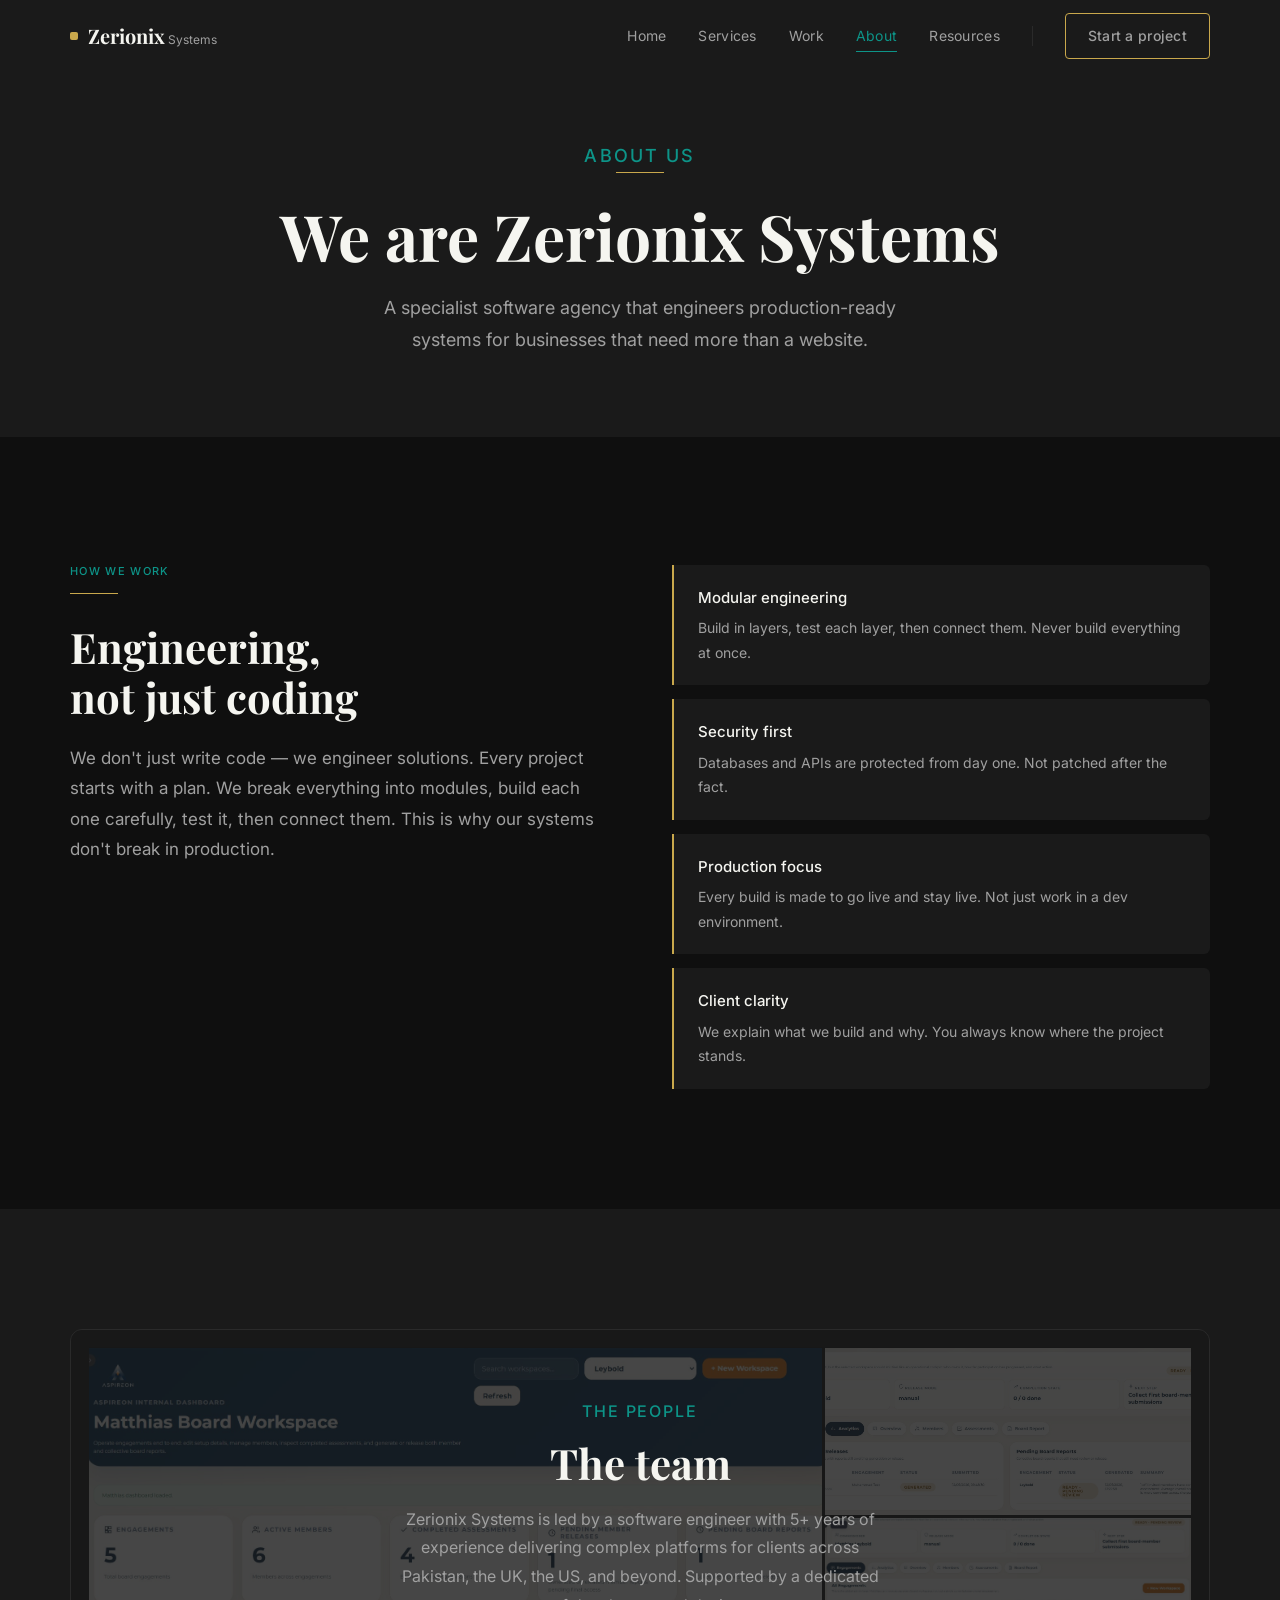
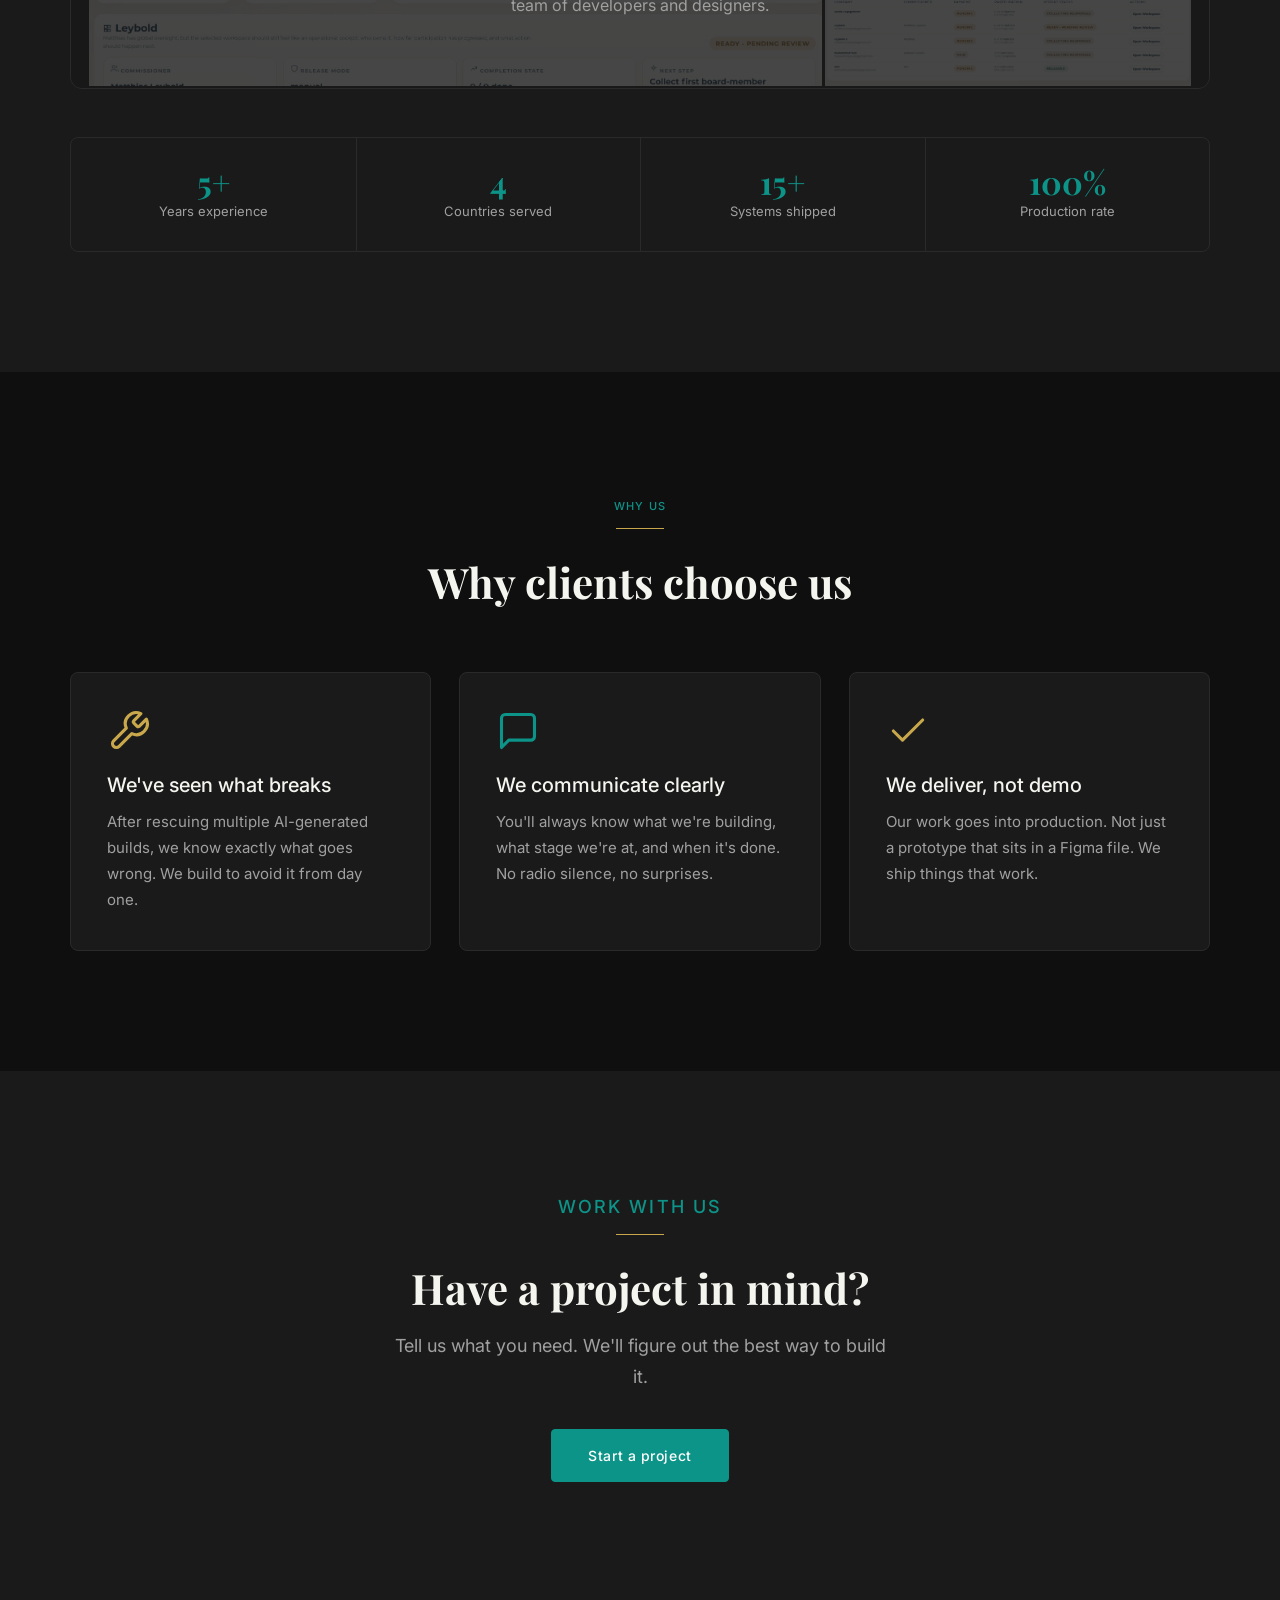
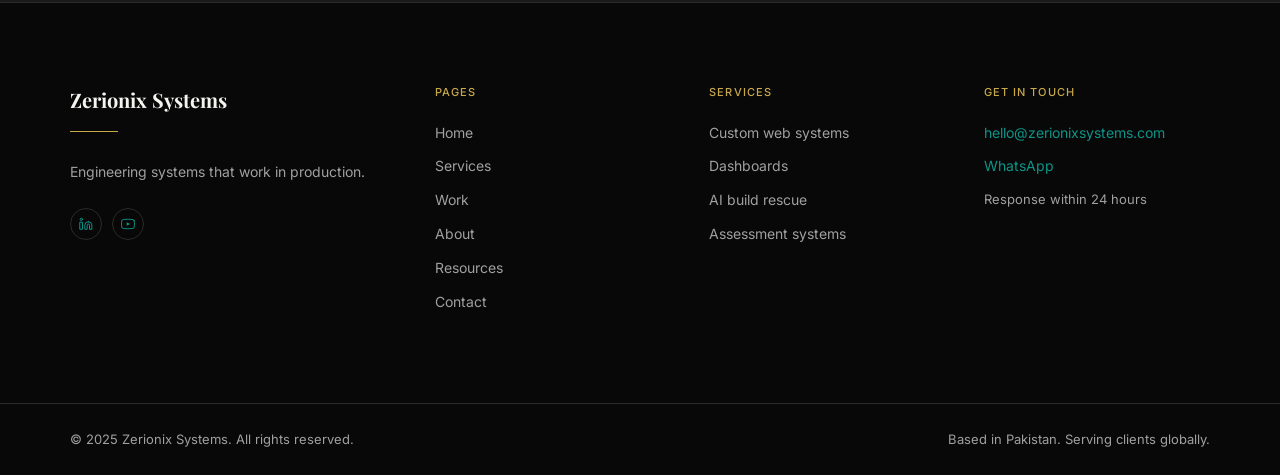
==== about.html @ 6ef4d152 "Initial commit — Zerionix Systems website Full luxury dark theme with Playfair Display + Inter typog" ====
<!DOCTYPE html>
<html lang="en">
<head>
  <meta charset="UTF-8"/>
  <meta name="viewport" content="width=device-width, initial-scale=1.0"/>
  <title>About — Zerionix Systems</title>
  <meta name="description" content="Learn how Zerionix Systems approaches modular engineering, production-ready software delivery, and client communication."/>
  <meta property="og:title" content="About — Zerionix Systems"/>
  <meta property="og:description" content="A specialist software agency that engineers production-ready systems for businesses that need more than a website."/>
  <meta property="og:type" content="website"/>
  <link rel="preconnect" href="https://fonts.googleapis.com"/>
  <link rel="preconnect" href="https://fonts.gstatic.com" crossorigin/>
  <link href="https://fonts.googleapis.com/css2?family=Playfair+Display:wght@700&family=Inter:wght@400;500&display=swap" rel="stylesheet"/>
  <link rel="stylesheet" href="css/style.css"/>
  <link rel="stylesheet" href="css/nav.css"/>
  <link rel="stylesheet" href="css/animations.css"/>
</head>
<body data-page="about">

<header class="site-header" data-site-header>
  <div class="container nav-shell">
    <a class="logo" href="index.html">
      <span class="logo-mark" aria-hidden="true"></span>
      <span><span class="logo-primary">Zerionix</span><span class="logo-secondary"> Systems</span></span>
    </a>
    <nav class="nav-links" aria-label="Primary navigation">
      <a href="index.html" data-nav-link>Home</a>
      <a href="services.html" data-nav-link>Services</a>
      <a href="work.html" data-nav-link>Work</a>
      <a href="about.html" data-nav-link>About</a>
      <a href="resources.html" data-nav-link>Resources</a>
      <span class="nav-sep" aria-hidden="true"></span>
      <a class="btn-secondary" href="contact.html">Start a project</a>
    </nav>
    <button class="nav-toggle" type="button" data-nav-toggle aria-label="Open menu" aria-expanded="false">
      <span></span><span></span><span></span>
    </button>
  </div>
</header>
<div class="mobile-menu" data-mobile-menu>
  <button class="mobile-close" data-mobile-close aria-label="Close menu">&times;</button>
  <a href="index.html">Home</a><a href="services.html">Services</a><a href="work.html">Work</a>
  <a href="about.html">About</a><a href="resources.html">Resources</a>
  <a href="contact.html" class="btn-primary" style="margin-top:8px;">Start a project</a>
</div>

<main>

  <!-- Hero -->
  <section class="page-hero dot-bg fade-in">
    <div class="container">
      <p class="label-tag">About us</p>
      <span class="gold-rule" style="margin:0 auto 28px"></span>
      <h1>We are Zerionix Systems</h1>
      <p>A specialist software agency that engineers production-ready systems for businesses that need more than a website.</p>
    </div>
  </section>

  <!-- How we work -->
  <section class="section">
    <div class="container">
      <div style="display:grid;grid-template-columns:1fr 1fr;gap:64px;align-items:start;">
        <div class="fade-in">
          <p class="label-tag">How we work</p>
          <span class="gold-rule"></span>
          <h2>Engineering,<br>not just coding</h2>
          <p style="font-size:17px;line-height:1.8;">We don't just write code — we engineer solutions. Every project starts with a plan. We break everything into modules, build each one carefully, test it, then connect them. This is why our systems don't break in production.</p>
        </div>
        <div class="fade-in" data-delay="0.15s" style="padding-top:8px;">
          <div class="value-card">
            <h4>Modular engineering</h4>
            <p>Build in layers, test each layer, then connect them. Never build everything at once.</p>
          </div>
          <div class="value-card">
            <h4>Security first</h4>
            <p>Databases and APIs are protected from day one. Not patched after the fact.</p>
          </div>
          <div class="value-card">
            <h4>Production focus</h4>
            <p>Every build is made to go live and stay live. Not just work in a dev environment.</p>
          </div>
          <div class="value-card">
            <h4>Client clarity</h4>
            <p>We explain what we build and why. You always know where the project stands.</p>
          </div>
        </div>
      </div>
    </div>
  </section>

  <!-- Team -->
  <section class="section section-surface">
    <div class="container">
      <div class="team-visual fade-in">
        <div class="team-collage" aria-hidden="true">
          <div class="team-collage-main screenshot-frame">
            <img class="screenshot-img" src="img/aspireon/screen-aspireon-admin.png" loading="lazy" alt="" />
          </div>
          <div class="team-collage-side">
            <div class="screenshot-frame">
              <img class="screenshot-img" src="img/aspireon/screen-aspireon-analytics.png" loading="lazy" alt="" />
            </div>
            <div class="screenshot-frame">
              <img class="screenshot-img" src="img/aspireon/screen-aspireon-engagements.png" loading="lazy" alt="" />
            </div>
          </div>
        </div>
        <div class="team-visual-inner">
          <p class="label-tag" style="margin:0 auto 12px">The people</p>
          <h2>The team</h2>
          <p>Zerionix Systems is led by a software engineer with 5+ years of experience delivering complex platforms for clients across Pakistan, the UK, the US, and beyond. Supported by a dedicated team of developers and designers.</p>
        </div>
      </div>

      <!-- Stats in a row -->
      <div style="display:grid;grid-template-columns:repeat(4,1fr);gap:0;border:1px solid var(--color-border);border-radius:8px;overflow:hidden;" class="fade-in" data-delay="0.1s">
        <div style="text-align:center;padding:28px 16px;">
          <span style="display:block;font-family:'Playfair Display',serif;font-size:32px;font-weight:700;color:var(--color-teal);line-height:1;">5+</span>
          <span style="font-size:13px;color:var(--color-text-secondary);">Years experience</span>
        </div>
        <div style="text-align:center;padding:28px 16px;border-left:1px solid var(--color-border);">
          <span style="display:block;font-family:'Playfair Display',serif;font-size:32px;font-weight:700;color:var(--color-teal);line-height:1;">4</span>
          <span style="font-size:13px;color:var(--color-text-secondary);">Countries served</span>
        </div>
        <div style="text-align:center;padding:28px 16px;border-left:1px solid var(--color-border);">
          <span style="display:block;font-family:'Playfair Display',serif;font-size:32px;font-weight:700;color:var(--color-teal);line-height:1;">15+</span>
          <span style="font-size:13px;color:var(--color-text-secondary);">Systems shipped</span>
        </div>
        <div style="text-align:center;padding:28px 16px;border-left:1px solid var(--color-border);">
          <span style="display:block;font-family:'Playfair Display',serif;font-size:32px;font-weight:700;color:var(--color-teal);line-height:1;">100%</span>
          <span style="font-size:13px;color:var(--color-text-secondary);">Production rate</span>
        </div>
      </div>
    </div>
  </section>

  <!-- Why clients choose us -->
  <section class="section">
    <div class="container">
      <div class="section-header center fade-in">
        <p class="label-tag">Why us</p>
        <span class="gold-rule"></span>
        <h2>Why clients choose us</h2>
      </div>
      <div class="card-grid three-col">
        <article class="card fade-in" data-delay="0s">
          <div class="icon-mark gold" aria-hidden="true">
            <svg viewBox="0 0 24 24"><path d="M14.7 6.3a1 1 0 0 0 0 1.4l1.6 1.6a1 1 0 0 0 1.4 0l3.77-3.77a6 6 0 0 1-7.94 7.94l-6.91 6.91a2.12 2.12 0 0 1-3-3l6.91-6.91a6 6 0 0 1 7.94-7.94l-3.76 3.76z"></path></svg>
          </div>
          <h3>We've seen what breaks</h3>
          <p>After rescuing multiple AI-generated builds, we know exactly what goes wrong. We build to avoid it from day one.</p>
        </article>
        <article class="card fade-in" data-delay="0.12s">
          <div class="icon-mark" aria-hidden="true">
            <svg viewBox="0 0 24 24"><path d="M21 15a2 2 0 0 1-2 2H7l-4 4V5a2 2 0 0 1 2-2h14a2 2 0 0 1 2 2z"></path></svg>
          </div>
          <h3>We communicate clearly</h3>
          <p>You'll always know what we're building, what stage we're at, and when it's done. No radio silence, no surprises.</p>
        </article>
        <article class="card fade-in" data-delay="0.24s">
          <div class="icon-mark gold" aria-hidden="true">
            <svg viewBox="0 0 24 24"><polyline points="20 6 9 17 4 12"></polyline></svg>
          </div>
          <h3>We deliver, not demo</h3>
          <p>Our work goes into production. Not just a prototype that sits in a Figma file. We ship things that work.</p>
        </article>
      </div>
    </div>
  </section>

  <!-- CTA -->
  <section class="cta-section">
    <div class="container">
      <p class="label-tag fade-in">Work with us</p>
      <span class="gold-rule fade-in" data-delay="0.05s"></span>
      <h2 class="fade-in" data-delay="0.1s">Have a project in mind?</h2>
      <p class="fade-in" data-delay="0.2s">Tell us what you need. We'll figure out the best way to build it.</p>
      <a class="btn-primary fade-in" data-delay="0.3s" href="contact.html">Start a project</a>
    </div>
  </section>

</main>

<footer class="site-footer">
  <div class="container footer-grid">
    <div>
      <span class="footer-logo">Zerionix Systems</span>
      <span class="gold-rule"></span>
      <p class="footer-tagline">Engineering systems that work in production.</p>
      <div class="footer-socials">
        <a class="social-icon" href="https://www.linkedin.com" target="_blank" rel="noreferrer" aria-label="LinkedIn">
          <svg viewBox="0 0 24 24"><path d="M16 8a6 6 0 0 1 6 6v7h-4v-7a2 2 0 0 0-4 0v7h-4v-7a6 6 0 0 1 6-6z"></path><rect x="2" y="9" width="4" height="12"></rect><circle cx="4" cy="4" r="2"></circle></svg>
        </a>
        <a class="social-icon" href="#" target="_blank" rel="noreferrer" aria-label="YouTube">
          <svg viewBox="0 0 24 24"><path d="M22.54 6.42a2.78 2.78 0 0 0-1.95-1.96C18.88 4 12 4 12 4s-6.88 0-8.59.46a2.78 2.78 0 0 0-1.95 1.96A29 29 0 0 0 1 12a29 29 0 0 0 .46 5.58A2.78 2.78 0 0 0 3.41 19.54C5.12 20 12 20 12 20s6.88 0 8.59-.46a2.78 2.78 0 0 0 1.95-1.96A29 29 0 0 0 23 12a29 29 0 0 0-.46-5.58z"></path><polygon points="9.75 15.02 15.5 12 9.75 8.98 9.75 15.02" fill="currentColor" stroke="none"></polygon></svg>
        </a>
      </div>
    </div>
    <div>
      <p class="footer-heading">Pages</p>
      <nav><a href="index.html">Home</a><a href="services.html">Services</a><a href="work.html">Work</a><a href="about.html">About</a><a href="resources.html">Resources</a><a href="contact.html">Contact</a></nav>
    </div>
    <div>
      <p class="footer-heading">Services</p>
      <nav><a href="services.html">Custom web systems</a><a href="services.html">Dashboards</a><a href="services.html">AI build rescue</a><a href="services.html">Assessment systems</a></nav>
    </div>
    <div>
      <p class="footer-heading">Get in touch</p>
      <a href="mailto:hello@zerionixsystems.com" class="footer-contact-item teal">hello@zerionixsystems.com</a>
      <a href="https://wa.me/" target="_blank" rel="noreferrer" class="footer-contact-item teal">WhatsApp</a>
      <span class="footer-contact-item grey">Response within 24 hours</span>
    </div>
  </div>
  <div class="footer-bottom">
    <div class="container footer-bottom-inner">
      <p>© 2025 Zerionix Systems. All rights reserved.</p>
      <p>Based in Pakistan. Serving clients globally.</p>
    </div>
  </div>
</footer>
<button class="back-to-top" type="button" data-back-to-top aria-label="Back to top">
  <svg viewBox="0 0 24 24"><polyline points="18 15 12 9 6 15"></polyline></svg>
</button>
<div class="custom-cursor" data-cursor aria-hidden="true"></div>
<script src="js/main.js"></script>
</body>
</html>
---- css/style.css ----
@import url("https://fonts.googleapis.com/css2?family=Playfair+Display:wght@700&family=Inter:wght@400;500&display=swap");

/* ——— Reset ——— */
*,*::before,*::after{box-sizing:border-box;margin:0;padding:0}
html{scroll-behavior:smooth}

/* ——— Variables ——— */
:root{
  --color-bg:#0F0F0F;
  --color-surface:#1A1A1A;
  --color-surface-2:#222222;
  --color-border:#2A2A2A;
  --color-text-primary:#F5F5F0;
  --color-text-secondary:#A0A0A0;
  --color-teal:#0D9488;
  --color-teal-light:#14B8A6;
  --color-gold:#C9A84C;
  --color-gold-light:#E2C068;
  --color-error:#EF4444;
  --container:1140px;
}

/* ——— Base ——— */
body{
  font-family:"Inter",sans-serif;
  font-size:15px;
  line-height:1.7;
  color:var(--color-text-secondary);
  background:var(--color-bg);
  opacity:0;
  transition:opacity 0.4s ease;
}
body.loaded{opacity:1}
img,svg{display:block;max-width:100%}
button,input,textarea,select{font:inherit}
a{color:inherit;text-decoration:none}
ul{list-style:none;padding:0}

/* ——— Typography ——— */
h1{
  font-family:"Playfair Display",serif;
  font-size:64px;font-weight:700;line-height:1.1;
  color:var(--color-text-primary);
}
h2{
  font-family:"Playfair Display",serif;
  font-size:42px;font-weight:700;line-height:1.2;
  color:var(--color-text-primary);margin-bottom:20px;
}
h3{
  font-family:"Inter",sans-serif;
  font-size:20px;font-weight:500;line-height:1.4;
  color:var(--color-text-primary);margin-bottom:10px;
}
p{color:var(--color-text-secondary);line-height:1.75}

/* ——— Layout ——— */
.container{width:min(var(--container),calc(100% - 64px));margin:0 auto}
.section{padding:120px 0}
.section-surface{background:var(--color-surface)}

/* ——— Utility ——— */
.label-tag{
  display:inline-block;font-size:11px;font-weight:500;
  letter-spacing:0.12em;text-transform:uppercase;
  color:var(--color-teal);margin-bottom:12px;
}
.label-tag-gold{
  display:inline-block;font-size:11px;font-weight:500;
  letter-spacing:0.12em;text-transform:uppercase;
  color:var(--color-gold);margin-bottom:12px;
}
.gold-rule{
  display:block;width:48px;height:1px;
  background:var(--color-gold);margin:0 0 28px;
}
.dot-bg{
  background-image:radial-gradient(circle,#2A2A2A 1px,transparent 1px);
  background-size:28px 28px;
}

/* ——— Buttons ——— */
.btn-primary{
  display:inline-flex;align-items:center;justify-content:center;
  padding:14px 36px;background:var(--color-teal);color:#fff;
  border:1px solid var(--color-teal);border-radius:4px;
  font-size:14px;font-weight:500;letter-spacing:0.04em;cursor:pointer;
  transition:background 0.2s,border-color 0.2s,transform 0.15s;white-space:nowrap;
}
.btn-primary:hover{background:var(--color-teal-light);border-color:var(--color-teal-light);transform:scale(1.02)}
.btn-primary:active{transform:scale(0.98)}
.btn-secondary{
  display:inline-flex;align-items:center;justify-content:center;
  padding:14px 36px;background:transparent;color:var(--color-gold);
  border:1px solid var(--color-gold);border-radius:4px;
  font-size:14px;font-weight:500;letter-spacing:0.04em;cursor:pointer;
  transition:background 0.2s,transform 0.15s;white-space:nowrap;
}
.btn-secondary:hover{background:rgba(201,168,76,0.08);transform:scale(1.02)}
.btn-secondary:active{transform:scale(0.98)}
.btn-block{width:100%;justify-content:center}

/* ——— Tags ——— */
.tag{
  display:inline-flex;align-items:center;
  padding:4px 12px;border-radius:20px;
  font-size:11px;font-weight:500;letter-spacing:0.04em;margin-bottom:14px;
}
.tag-teal{background:rgba(13,148,136,0.12);color:var(--color-teal)}
.tag-gold{background:rgba(201,168,76,0.12);color:var(--color-gold)}

/* ——— Cards ——— */
.card{
  background:var(--color-surface);border:1px solid var(--color-border);
  border-radius:8px;padding:36px;transition:border-color 0.3s;
}
.card:hover{border-color:var(--color-teal)}
.card-gold{border-color:var(--color-gold)}
.card-gold:hover{border-color:var(--color-gold-light)}
.card-grid{display:grid;gap:28px}
.three-col{grid-template-columns:repeat(3,minmax(0,1fr))}
.two-col{grid-template-columns:1fr 1fr}
.service-card-media{
  height:164px;margin:-36px -36px 24px;
  border-bottom:1px solid var(--color-border);
  background:linear-gradient(180deg,rgba(13,148,136,0.12),rgba(13,148,136,0.02));
  overflow:hidden;
}
.service-card-media img{
  width:100%;height:100%;object-fit:cover;object-position:top;display:block;
  opacity:0.88;
}
.service-card-media-gold{
  background:linear-gradient(180deg,rgba(201,168,76,0.14),rgba(201,168,76,0.03));
  border-bottom-color:rgba(201,168,76,0.28);
}
.service-card-frame{
  padding:14px;
  display:flex;
  align-items:center;
}
.service-card-frame .browser-mockup{
  width:100%;
  border-color:#4a4023;
  box-shadow:0 0 0 1px rgba(201,168,76,0.08) inset;
}
.service-card-frame .browser-screen img{
  width:100%;
  height:120px;
  object-fit:cover;
  object-position:top;
  opacity:0.96;
}

/* Card with top image frame */
.card--media{
  background:var(--color-surface);border:1px solid var(--color-border);
  border-radius:8px;padding:0;overflow:hidden;transition:border-color 0.3s;
}
.card--media:hover{border-color:var(--color-teal)}
.card--media-gold{border-color:var(--color-gold)}
.card--media-gold:hover{border-color:var(--color-gold-light)}
.card-img-frame{
  height:200px;background:var(--color-surface-2);
  overflow:hidden;position:relative;
}
.card-img-frame svg{width:100%;height:100%}
.card-img-frame img{
  width:100%;height:100%;
  object-fit:cover;display:block;
  border-radius:0;
}
.card-img-overlay{
  position:absolute;inset:0;
  background:rgba(13,148,136,0.08);opacity:0;transition:opacity 0.3s;
}
.card--media:hover .card-img-overlay{opacity:1}
.card-content{padding:28px}
.card-content>p{margin-bottom:12px}

/* ——— Section header ——— */
.section-header{margin-bottom:64px}
.section-header.center{text-align:center}
.section-header.center .gold-rule{margin-left:auto;margin-right:auto}

/* ——— Icon marks ——— */
.icon-mark{width:44px;height:44px;margin-bottom:18px;color:var(--color-teal)}
.icon-mark.gold{color:var(--color-gold)}
.icon-mark svg{
  width:100%;height:100%;fill:none;stroke:currentColor;
  stroke-width:1.7;stroke-linecap:round;stroke-linejoin:round;
}

/* ——— Hero ——— */
.hero-section{
  min-height:100vh;display:flex;flex-direction:column;
  align-items:center;justify-content:center;
  position:relative;overflow:hidden;text-align:center;
  padding:120px 0 80px;
  background-image:radial-gradient(circle,#2A2A2A 1px,transparent 1px),linear-gradient(135deg,#0F0F0F 60%,#111A19 100%);
  background-size:28px 28px,cover;
}
.hero-glow{
  position:absolute;width:600px;height:600px;border-radius:50%;
  background:radial-gradient(circle,rgba(13,148,136,0.07) 0%,transparent 70%);
  pointer-events:none;top:50%;left:50%;transform:translate(-50%,-50%);
}
.hero-content{
  position:relative;z-index:1;
  display:flex;flex-direction:column;align-items:center;
  max-width:760px;width:100%;
}
.hero-layout{
  position:relative;z-index:1;
  display:grid;grid-template-columns:0.92fr 1.08fr;
  gap:44px;align-items:center;
}
.hero-copy-block{align-items:flex-start;text-align:left}
.hero-content h1{margin-bottom:0}
.hero-accent{color:var(--color-teal)}
.hero-body{
  font-size:18px;line-height:1.8;max-width:540px;
  margin:24px 0 40px;
}
.hero-btns{display:flex;gap:16px;flex-wrap:wrap;justify-content:center}
.hero-copy-block .hero-btns{justify-content:flex-start}
.hero-visual-shell{width:100%}
.hero-showcase{border:1px solid var(--color-border);border-radius:14px}
.hero-kicker{
  margin-bottom:12px;font-size:11px;font-weight:500;
  letter-spacing:0.12em;text-transform:uppercase;color:var(--color-gold);
}
.hero-mini-stack .browser-screen img{max-height:160px}
.scroll-indicator{position:absolute;bottom:36px;left:50%;transform:translateX(-50%)}
.scroll-arrow{
  display:block;width:18px;height:18px;
  border-right:2px solid var(--color-gold);border-bottom:2px solid var(--color-gold);
  transform:rotate(45deg);
  animation:scrollBounce 1.6s ease infinite;
}
@keyframes scrollBounce{
  0%,100%{transform:rotate(45deg) translateY(0)}
  50%{transform:rotate(45deg) translateY(7px)}
}

/* ——— Stats strip ——— */
.stats-strip{
  background:var(--color-surface);
  border-top:1px solid var(--color-border);
  border-bottom:1px solid var(--color-border);
}
.stats-inner{
  display:grid;grid-template-columns:repeat(4,1fr);
  height:88px;
}
.stat-item{
  display:flex;flex-direction:column;align-items:center;
  justify-content:center;gap:4px;padding:0 16px;
}
.stat-item+.stat-item{border-left:1px solid var(--color-border)}
.stat-num{
  font-family:"Playfair Display",serif;
  font-size:28px;font-weight:700;color:var(--color-teal);line-height:1;
}
.stat-label{font-size:12px;color:var(--color-text-secondary)}

/* ——— Services page hero nav ——— */
.services-quick-nav {
  display:flex;gap:12px;flex-wrap:wrap;justify-content:center;
  margin-top:36px;
}
.services-quick-nav a {
  display:inline-flex;align-items:center;gap:8px;
  padding:10px 20px;border:1px solid var(--color-border);
  border-radius:4px;font-size:13px;font-weight:500;
  color:var(--color-text-secondary);
  transition:border-color 0.2s,color 0.2s;
}
.services-quick-nav a:hover {color:var(--color-text-primary);border-color:var(--color-text-secondary)}
.services-quick-nav .num {color:var(--color-gold);font-size:11px;font-weight:500}

/* Service section "see in action" link */
.service-case-link {
  display:inline-flex;align-items:center;gap:8px;
  margin-top:24px;padding-top:20px;
  border-top:1px solid var(--color-border);
  font-size:13px;color:var(--color-teal);font-weight:500;
  transition:color 0.2s;
}
.service-case-link:hover{color:var(--color-teal-light)}

/* AI rescue visual section */
.rescue-visual{margin-top:36px;margin-bottom:36px}
.media-showcase-gold{
  border:1px solid rgba(201,168,76,0.25);
  border-radius:12px;overflow:hidden;
}
.rescue-collage{height:320px}
.media-caption{
  padding:14px 20px;
  background:rgba(0,0,0,0.5);
  font-size:13px;color:var(--color-text-secondary);
  font-style:italic;border-top:1px solid var(--color-border);
}

/* ——— Service sections ——— */
.service-section{padding:100px 0}
.service-grid{
  display:grid;grid-template-columns:55fr 45fr;
  gap:64px;align-items:center;
}
.service-grid.reverse .service-img{order:-1}
.service-content h2{margin-bottom:16px}
.service-list{margin-top:20px}
.service-list li{
  padding:8px 0 8px 20px;position:relative;
  color:var(--color-text-secondary);font-size:15px;
  border-bottom:1px solid var(--color-border);
}
.service-list li::before{content:"—";position:absolute;left:0;color:var(--color-teal)}
.service-img{display:flex;align-items:center;justify-content:center}
.service-img-frame{border-radius:12px;overflow:hidden;border:1px solid var(--color-border);width:100%;background:var(--color-surface-2)}
.service-img-frame svg{width:100%;display:block}
.media-showcase{padding:18px;background:linear-gradient(180deg,rgba(13,148,136,0.08),rgba(13,148,136,0.02))}
.media-showcase-gold{background:linear-gradient(180deg,rgba(201,168,76,0.1),rgba(201,168,76,0.03))}
.media-stack{display:grid;gap:12px;margin-top:12px}
.media-stack.two-up{grid-template-columns:1fr 1fr}
.media-caption{margin-top:12px;padding-top:12px;border-top:1px solid var(--color-border);font-size:12px;line-height:1.6;color:var(--color-text-secondary)}

/* ——— AI rescue panel ——— */
.ai-rescue-section{
  background:var(--color-surface-2);
  border-top:1px solid var(--color-gold);
  border-bottom:1px solid var(--color-gold);
  padding:100px 0;
}
.ai-rescue-badge{
  display:inline-flex;align-items:center;
  padding:4px 14px;border-radius:20px;
  background:rgba(201,168,76,0.12);color:var(--color-gold);
  font-size:11px;font-weight:500;letter-spacing:0.06em;
  text-transform:uppercase;margin-bottom:16px;
}
.rescue-visual{margin:0 0 36px}
.rescue-collage{min-height:360px}
.process-cards{
  display:grid;grid-template-columns:repeat(3,1fr);
  gap:20px;margin-top:40px;
}
.process-card{
  background:var(--color-surface);
  border-left:2px solid var(--color-gold);
  padding:24px;border-radius:0 6px 6px 0;
}
.process-card h4{
  color:var(--color-gold);font-size:12px;font-weight:500;
  letter-spacing:0.08em;text-transform:uppercase;margin-bottom:8px;
}
.process-card p{font-size:14px}

/* ——— How we work ——— */
.steps-section{background:var(--color-surface);padding:100px 0}
.steps-grid{display:grid;grid-template-columns:repeat(4,1fr);gap:28px}
.step-num{
  font-family:"Playfair Display",serif;font-size:64px;font-weight:700;
  color:rgba(13,148,136,0.15);line-height:1;margin-bottom:-12px;
}
.step-title{font-size:18px;font-weight:500;color:var(--color-text-primary);margin-bottom:10px}
.step-body{font-size:14px}

/* ——— Case studies ——— */
.case-study-section{padding:100px 0}
.case-study-grid{
  display:grid;grid-template-columns:1fr 1fr;
  gap:72px;align-items:start;
}
.case-study-section.reverse .case-study-visual{order:-1}
.gold-case-section{
  border-top:1px solid var(--color-gold);
  border-bottom:1px solid var(--color-gold);
  background:var(--color-surface-2);
}
.cs-label{
  font-size:11px;font-weight:500;letter-spacing:0.12em;
  text-transform:uppercase;color:var(--color-gold);margin-bottom:8px;
}
.cs-content h2{margin-top:10px;margin-bottom:16px}
.what-built-label{
  font-size:10px;font-weight:500;letter-spacing:0.1em;
  text-transform:uppercase;color:var(--color-gold);
  margin:24px 0 10px;display:block;
}
.cs-list li{
  padding:7px 0 7px 20px;position:relative;
  color:var(--color-text-secondary);font-size:15px;
  border-bottom:1px solid var(--color-border);
}
.cs-list li::before{content:"—";position:absolute;left:0;color:var(--color-teal)}
.result-box{
  background:var(--color-surface-2);
  border-left:3px solid var(--color-teal);
  border-radius:0 4px 4px 0;
  padding:20px 24px;margin-top:28px;
}
.result-label{
  font-size:10px;font-weight:500;text-transform:uppercase;
  letter-spacing:0.1em;color:var(--color-teal);
  margin-bottom:8px;display:block;
}
.result-box p{color:var(--color-text-primary);font-size:15px;margin:0}
.mockup-frame{border-radius:12px;overflow:hidden;border:1px solid var(--color-border)}
.mockup-frame svg{width:100%;display:block}
.problem-callout{
  background:var(--color-surface);border-left:2px solid var(--color-gold);
  padding:20px 24px;border-radius:0 6px 6px 0;margin-top:20px;
}
.problem-callout h4{
  color:var(--color-gold);font-size:12px;font-weight:500;
  letter-spacing:0.08em;text-transform:uppercase;margin-bottom:8px;
}
.problem-callout p{font-size:14px}

/* ——— About ——— */
.value-card{
  background:var(--color-surface);border-left:2px solid var(--color-gold);
  padding:20px 24px;border-radius:0 6px 6px 0;margin-bottom:14px;
}
.value-card:last-child{margin-bottom:0}
.value-card h4{color:var(--color-text-primary);font-size:15px;font-weight:500;margin-bottom:6px}
.value-card p{font-size:14px}
.team-visual{
  height:360px;border-radius:12px;overflow:hidden;
  background:var(--color-surface-2);border:1px solid var(--color-border);
  display:flex;align-items:center;justify-content:center;
  margin-bottom:48px;position:relative;
}
.team-collage{
  position:absolute;inset:0;padding:18px;
  display:grid;grid-template-columns:1.35fr 0.65fr;gap:14px;opacity:0.42;
}
.team-collage-side{display:grid;grid-template-rows:1fr 1fr;gap:14px}
.team-visual-inner{
  position:absolute;inset:0;display:flex;flex-direction:column;
  align-items:center;justify-content:center;text-align:center;
  padding:40px;background:rgba(15,15,15,0.5);
}
.team-visual-inner h2{color:var(--color-text-primary);margin-bottom:16px}
.team-visual-inner p{max-width:480px;font-size:16px;line-height:1.8}

/* ——— Resources ——— */
.video-card{
  background:var(--color-surface);border:1px solid var(--color-border);
  border-radius:8px;overflow:hidden;transition:border-color 0.3s;
}
.video-card:hover{border-color:var(--color-teal)}
.video-placeholder{
  height:200px;background:var(--color-surface-2);
  display:flex;align-items:center;justify-content:center;position:relative;
}
.video-placeholder img{
  position:absolute;inset:0;width:100%;height:100%;
  object-fit:cover;object-position:top;opacity:0.72;
}
.play-btn{
  width:52px;height:52px;border-radius:50%;
  background:rgba(13,148,136,0.12);border:1px solid var(--color-teal);
  display:flex;align-items:center;justify-content:center;
  color:var(--color-teal);font-size:12px;font-weight:500;letter-spacing:0.08em;text-transform:uppercase;transition:background 0.2s;position:relative;z-index:1;
}
.video-card:hover .play-btn{background:rgba(13,148,136,0.22)}
.video-tag{position:absolute;bottom:12px;left:12px}
.video-copy{padding:24px}
.video-copy h3{font-size:16px;margin-bottom:8px}
.video-copy p{font-size:14px}
.article-card{
  background:var(--color-surface-2);border:1px solid var(--color-border);
  border-radius:8px;padding:28px;
  transition:border-color 0.3s;display:flex;flex-direction:column;
}
.article-card:hover{border-color:var(--color-teal)}
.article-label{
  font-size:10px;font-weight:500;letter-spacing:0.1em;
  text-transform:uppercase;color:var(--color-gold);margin-bottom:12px;
}
.article-card h3{font-size:17px;margin-bottom:10px}
.article-card p{font-size:14px;flex:1;margin-bottom:16px}
.article-link{color:var(--color-teal);font-size:13px;font-weight:500}
.article-link:hover{color:var(--color-teal-light)}

/* ——— Contact ——— */
.contact-grid{
  display:grid;grid-template-columns:3fr 2fr;
  gap:48px;align-items:start;
}
.contact-form{display:grid;gap:18px}
.field-group{display:grid;gap:6px}
.field-group label{font-size:13px;font-weight:500;color:var(--color-text-secondary)}
.field-group input,.field-group textarea,.field-group select{
  width:100%;padding:14px 18px;background:var(--color-surface);
  border:1px solid var(--color-border);border-radius:4px;
  color:var(--color-text-primary);font-size:14px;transition:border-color 0.2s;
}
.field-group input:focus,.field-group textarea:focus,.field-group select:focus{
  outline:none;border-color:var(--color-teal);
}
.field-group select option{background:var(--color-surface)}
.field-error{color:var(--color-error);font-size:12px;margin-top:4px}
.form-success{text-align:center;padding:60px 20px}
.form-success-icon{
  width:56px;height:56px;border-radius:50%;
  background:rgba(13,148,136,0.1);border:1px solid var(--color-teal);
  color:var(--color-teal);display:flex;align-items:center;justify-content:center;
  margin:0 auto 20px;font-size:22px;
}
.contact-side{background:var(--color-surface-2);border-radius:8px;padding:36px}
.contact-side h3{margin-bottom:12px}
.contact-row{
  display:flex;align-items:center;gap:16px;
  padding:16px 0;border-bottom:1px solid var(--color-border);
}
.contact-icon{
  width:40px;height:40px;border-radius:50%;
  background:rgba(13,148,136,0.08);border:1px solid rgba(13,148,136,0.25);
  color:var(--color-teal);display:flex;align-items:center;justify-content:center;flex-shrink:0;
}
.contact-icon svg{
  width:18px;height:18px;fill:none;stroke:currentColor;
  stroke-width:1.7;stroke-linecap:round;stroke-linejoin:round;
}
.contact-detail strong{display:block;color:var(--color-text-primary);font-size:14px;font-weight:500}
.contact-detail span{display:block;color:var(--color-text-secondary);font-size:13px}
.contact-note{font-style:italic;font-size:13px;margin-top:20px}
.calendly-cta{margin-top:24px;padding-top:20px;border-top:1px solid var(--color-border)}
.calendly-label{
  display:block;font-size:11px;font-weight:500;letter-spacing:0.1em;
  text-transform:uppercase;color:var(--color-gold);margin-bottom:8px;
}
.calendly-link{
  color:var(--color-gold);font-size:14px;
  border-bottom:1px solid rgba(201,168,76,0.4);padding-bottom:2px;
  transition:color 0.2s,border-color 0.2s;
}
.calendly-link:hover{color:var(--color-gold-light);border-color:var(--color-gold-light)}

/* ——— Testimonials ——— */
.testimonial-card{
  background:var(--color-surface);border:1px solid var(--color-border);
  border-radius:8px;padding:32px;
  display:flex;flex-direction:column;transition:border-color 0.3s;
}
.testimonial-card:hover{border-color:var(--color-teal)}
.testimonial-quote-mark{
  font-size:52px;line-height:0.85;
  color:rgba(13,148,136,0.3);font-family:Georgia,serif;
  margin-bottom:4px;user-select:none;
}
.testimonial-stars{color:var(--color-gold);font-size:14px;letter-spacing:3px;margin-bottom:14px}
.testimonial-text{
  font-size:16px;line-height:1.75;color:var(--color-text-primary);
  font-style:italic;flex:1;margin:0 0 24px;
}
.testimonial-author{
  display:flex;align-items:center;gap:14px;
  border-top:1px solid var(--color-border);padding-top:20px;
}
.testimonial-avatar{
  width:44px;height:44px;border-radius:50%;background:var(--color-teal);
  color:#fff;font-weight:700;font-size:14px;
  display:flex;align-items:center;justify-content:center;flex-shrink:0;
}
.testimonial-author-info strong{display:block;color:var(--color-text-primary);font-size:14px;font-style:normal}
.testimonial-author-info span{display:block;color:var(--color-text-secondary);font-size:13px}

/* ——— CTA section ——— */
.cta-section{background:var(--color-surface);text-align:center;padding:120px 0}
.cta-section .label-tag{margin:0 auto 12px}
.cta-section .gold-rule{margin:0 auto 28px}
.cta-section h2{margin-bottom:16px}
.cta-section>div>p{max-width:500px;margin:0 auto 36px;font-size:18px}
.cta-note{display:block;margin-top:16px;font-size:13px;color:var(--color-text-secondary)}

/* ——— Page hero (inner pages) ——— */
.page-hero{
  background:var(--color-surface);text-align:center;
  padding:140px 0 80px;
}
.page-hero h1{margin-bottom:20px}
.page-hero p{font-size:18px;line-height:1.8;max-width:560px;margin:0 auto}

/* ——— Footer ——— */
.site-footer{background:#080808;border-top:1px solid var(--color-border)}
.footer-grid{
  display:grid;grid-template-columns:1.4fr 1fr 1fr 1fr;
  gap:48px;padding:80px 0;
}
.footer-logo{
  display:block;font-family:"Playfair Display",serif;
  font-size:20px;font-weight:700;color:var(--color-text-primary);margin-bottom:14px;
}
.footer-tagline{font-size:14px;line-height:1.7;margin-bottom:24px}
.footer-heading{
  font-size:11px;font-weight:500;letter-spacing:0.1em;
  text-transform:uppercase;color:var(--color-gold);margin-bottom:18px;
}
.site-footer nav a{
  display:block;color:var(--color-text-secondary);
  font-size:14px;margin-bottom:10px;transition:color 0.2s;
}
.site-footer nav a:hover{color:var(--color-text-primary)}
.footer-contact-item{display:block;font-size:14px;margin-bottom:10px}
.footer-contact-item.teal{color:var(--color-teal)}
.footer-contact-item.grey{color:var(--color-text-secondary);font-size:13px}
.footer-socials{display:flex;gap:10px;margin-top:4px}
.social-icon{
  width:32px;height:32px;border-radius:50%;border:1px solid var(--color-border);
  color:var(--color-teal);display:flex;align-items:center;justify-content:center;
  transition:border-color 0.2s,color 0.2s;
}
.social-icon:hover{border-color:var(--color-gold);color:var(--color-gold)}
.social-icon svg{
  width:14px;height:14px;fill:none;stroke:currentColor;
  stroke-width:1.7;stroke-linecap:round;stroke-linejoin:round;
}
.footer-bottom{border-top:1px solid var(--color-border)}
.footer-bottom-inner{
  display:flex;justify-content:space-between;gap:24px;padding:24px 0;
}
.footer-bottom p{font-size:13px;color:var(--color-text-secondary)}

/* ——— Back to top ——— */
.back-to-top{
  position:fixed;right:28px;bottom:28px;width:48px;height:48px;
  border-radius:50%;background:var(--color-teal);color:#fff;border:none;cursor:pointer;
  display:flex;align-items:center;justify-content:center;
  opacity:0;pointer-events:none;transition:opacity 0.3s;z-index:50;
}
.back-to-top.visible{opacity:1;pointer-events:auto}
.back-to-top svg{
  width:20px;height:20px;fill:none;stroke:currentColor;
  stroke-width:2;stroke-linecap:round;stroke-linejoin:round;
}

/* ——— Custom cursor ——— */
.custom-cursor{
  position:fixed;width:12px;height:12px;border-radius:50%;
  background:var(--color-teal);pointer-events:none;z-index:9999;
  transform:translate(-50%,-50%);
  transition:width 0.2s,height 0.2s,background 0.2s;opacity:0;
}
.custom-cursor.active{opacity:0.8}
.custom-cursor.hovered{
  width:32px;height:32px;background:transparent;
  border:1px solid var(--color-teal);opacity:1;
}

/* ——— Hero background photo ——— */
.hero-bg-img{
  position:absolute;inset:0;
  width:100%;height:100%;
  object-fit:cover;object-position:center;
  opacity:0.12;z-index:0;pointer-events:none;
}

/* ——— Media showcase (services page: laptop + 2-up grid) ——— */
.media-showcase{display:flex;flex-direction:column;gap:12px}
.media-stack.two-up{display:grid;grid-template-columns:1fr 1fr;gap:12px}

/* ——— Team collage (about page) ——— */
.team-collage{
  position:absolute;inset:0;
  display:grid;grid-template-columns:2fr 1fr;gap:3px;
  overflow:hidden;
}
.team-collage-main{height:100%;overflow:hidden;line-height:0}
.team-collage-main img{width:100%;height:100%;object-fit:cover;object-position:top;border-radius:0}
.team-collage-side{display:grid;grid-template-rows:1fr 1fr;gap:3px}
.team-collage .screenshot-frame{border:none;border-radius:0;height:100%;background:none}
.team-collage .screenshot-img{height:100%;border-radius:0;object-position:top}
.team-collage-side .screenshot-frame{border-radius:0;height:100%}
.team-collage-side .screenshot-img{height:100%;border-radius:0;object-position:top}

/* ——— Video placeholder with image ——— */
.video-placeholder{position:relative;overflow:hidden}
.video-placeholder img{
  position:absolute;inset:0;
  width:100%;height:100%;
  object-fit:cover;object-position:top;
}
.video-placeholder .play-btn{position:relative;z-index:2}
.video-placeholder .video-tag{position:absolute;z-index:2;bottom:12px;left:12px}

/* ——— Browser mockup frame ——— */
.browser-mockup{
  background:#141414;border-radius:10px;
  overflow:hidden;border:1px solid #303030;
}
.browser-chrome{
  background:#1e1e1e;padding:9px 14px;
  display:flex;align-items:center;gap:10px;
  border-bottom:1px solid #2a2a2a;flex-shrink:0;
}
.browser-dots{display:flex;gap:5px;flex-shrink:0}
.browser-dot{width:9px;height:9px;border-radius:50%}
.dot-r{background:#ff5f57}.dot-y{background:#febc2e}.dot-g{background:#28c840}
.browser-url{
  flex:1;background:#2a2a2a;border-radius:4px;
  height:20px;max-width:260px;margin:0 auto;
  display:flex;align-items:center;justify-content:center;
  font-size:10px;color:#555;letter-spacing:0.03em;
}
.browser-screen{overflow:hidden;line-height:0}
.browser-screen img{width:100%;display:block;object-fit:cover;object-position:top}

/* Laptop mockup */
.laptop-mockup{position:relative;padding-bottom:4px}
.laptop-lid{
  background:#1a1a1a;border-radius:10px 10px 2px 2px;
  overflow:hidden;border:2px solid #2d2d2d;
}
.laptop-lid .browser-chrome{background:#1e1e1e}
.laptop-lid .browser-screen img{max-height:340px;object-position:top}
.laptop-base{
  height:14px;
  background:linear-gradient(to bottom,#282828,#1e1e1e);
  border-radius:0 0 8px 8px;
  border:2px solid #2d2d2d;border-top:none;
  display:flex;align-items:flex-end;justify-content:center;
  padding-bottom:3px;
}
.laptop-notch{
  width:22%;height:5px;
  background:#252525;border-radius:0 0 4px 4px;
}

/* Multi-screenshot collage (homepage card) */
.img-collage{
  display:grid;
  grid-template-columns:1.5fr 1fr;
  gap:3px;
  height:100%;
  background:var(--color-surface-2);
  overflow:hidden;
}
.collage-main{overflow:hidden;line-height:0}
.collage-main img{width:100%;height:100%;object-fit:cover;object-position:top}
.collage-side{display:grid;grid-template-rows:1fr 1fr;gap:3px}
.collage-side-item{overflow:hidden;line-height:0}
.collage-side-item img{width:100%;height:100%;object-fit:cover;object-position:top}
.collage-gold-bar{
  position:absolute;bottom:0;left:0;right:0;
  height:3px;background:var(--color-gold);opacity:0.6;
}
.home-case-frame{
  gap:10px;
  padding:12px;
  grid-template-columns:1fr;
  background:linear-gradient(180deg,rgba(201,168,76,0.08),rgba(201,168,76,0.02));
}
.home-case-frame .collage-side{display:none}
.home-case-frame .collage-main,
.home-case-frame .collage-side-item{
  overflow:hidden;
  border:1px solid rgba(201,168,76,0.22);
  border-radius:10px;
  background:#141414;
  box-shadow:0 0 0 1px rgba(201,168,76,0.05) inset;
}
.home-case-frame .collage-main{
  position:relative;
}
.home-case-frame .collage-main::before,
.home-case-frame .collage-side-item::before{
  content:"";
  display:block;
  height:26px;
  background:
    radial-gradient(circle at 12px 13px,#ff5f57 0 4px,transparent 5px),
    radial-gradient(circle at 26px 13px,#febc2e 0 4px,transparent 5px),
    radial-gradient(circle at 40px 13px,#28c840 0 4px,transparent 5px),
    linear-gradient(#1e1e1e,#1e1e1e);
  border-bottom:1px solid #2a2a2a;
}
.home-case-frame .collage-main img{height:calc(100% - 26px)}
.home-case-frame .collage-side-item img{height:calc(100% - 26px)}

/* ——— Screenshot frames (real project images) ——— */
.screenshot-frame {
  border-radius:12px;overflow:hidden;border:1px solid var(--color-border);
  background:var(--color-surface-2);position:relative;
}
.screenshot-img {
  width:100%;display:block;object-fit:cover;
  border-radius:0;
}
.screenshot-placeholder {
  height:240px;display:flex;align-items:center;justify-content:center;
  color:var(--color-text-secondary);font-size:13px;letter-spacing:0.05em;
  text-transform:uppercase;
}
.aspireon-build-section {
  margin-top:32px;
  padding-top:28px;
  border-top:1px solid var(--color-border);
}
.aspireon-build-section h4 {
  font-size:13px;font-weight:500;letter-spacing:0.08em;
  text-transform:uppercase;color:var(--color-gold);margin-bottom:12px;
}
.aspireon-build-section ul li {
  padding:6px 0 6px 20px;position:relative;
  color:var(--color-text-secondary);font-size:14px;
  border-bottom:1px solid var(--color-border);
}
.aspireon-build-section ul li::before {content:"—";position:absolute;left:0;color:var(--color-teal)}
.result-metrics {
  display:grid;grid-template-columns:repeat(5,1fr);
  gap:0;border:1px solid var(--color-border);
  border-radius:8px;overflow:hidden;margin-top:32px;
}
.result-metric {text-align:center;padding:20px 12px}
.result-metric+.result-metric{border-left:1px solid var(--color-border)}
.result-metric strong {
  display:block;font-family:"Playfair Display",serif;
  font-size:24px;font-weight:700;color:var(--color-teal);line-height:1.1;margin-bottom:4px;
}
.result-metric span{font-size:12px;color:var(--color-text-secondary);line-height:1.4}

/* ——— Responsive ——— */
@media(max-width:1024px){
  h1{font-size:52px}h2{font-size:36px}
  .three-col{grid-template-columns:repeat(2,1fr)}
  .steps-grid{grid-template-columns:repeat(2,1fr)}
  .footer-grid{grid-template-columns:1fr 1fr;gap:40px}
  .case-study-grid{gap:48px}
  .service-grid{gap:40px}
  .hero-layout{grid-template-columns:1fr}
}
@media(max-width:768px){
  h1{font-size:38px}h2{font-size:30px}
  .section{padding:60px 0}
  .container{width:calc(100% - 40px)}
  .three-col,.two-col,.service-grid,.case-study-grid,
  .contact-grid,.steps-grid,.process-cards{grid-template-columns:1fr}
  .footer-grid{grid-template-columns:1fr}
  .stats-inner{grid-template-columns:repeat(2,1fr);height:auto}
  .stat-item{padding:20px}
  .stat-item+.stat-item{border-left:none}
  .stats-inner .stat-item:nth-child(2n){border-left:1px solid var(--color-border)}
  .stats-inner .stat-item:nth-child(n+3){border-top:1px solid var(--color-border)}
  .hero-section{padding:100px 20px 80px}
  .service-grid.reverse .service-img{order:1}
  .case-study-section.reverse .case-study-visual{order:1}
  .btn-primary,.btn-secondary{width:100%;justify-content:center}
  .hero-btns{width:100%}
  .card,.card-content{padding:24px}
  .service-card-media{margin:-24px -24px 20px;height:148px}
  .page-hero{padding:100px 0 60px}
  .footer-bottom-inner{flex-direction:column;align-items:center;text-align:center}
  .section-header{margin-bottom:40px}
  .service-section,.case-study-section,.ai-rescue-section,.steps-section{padding:60px 0}
  .media-showcase{padding:12px}
  .media-stack.two-up,.team-collage{grid-template-columns:1fr}
  .home-case-frame{grid-template-columns:1fr}
  .hero-copy-block,.hero-content{text-align:center;align-items:center}
  .hero-copy-block .hero-btns{justify-content:center}
}
@media(max-width:480px){
  h1{font-size:32px}h2{font-size:26px}
}
---- css/nav.css ----
.site-header{
  position:fixed;top:0;left:0;right:0;
  z-index:100;height:72px;
  transition:background 0.35s,border-bottom 0.35s;
}
.site-header.scrolled{
  background:rgba(15,15,15,0.96);
  backdrop-filter:blur(12px);
  -webkit-backdrop-filter:blur(12px);
  border-bottom:1px solid var(--color-border);
}
.nav-shell{
  display:flex;align-items:center;
  justify-content:space-between;height:100%;
}
.logo{display:flex;align-items:center;gap:10px}
.logo-mark{width:8px;height:8px;border-radius:2px;background:var(--color-gold);flex-shrink:0}
.logo-primary{
  font-family:"Playfair Display",serif;
  font-size:20px;font-weight:700;color:var(--color-text-primary);
}
.logo-secondary{
  font-family:"Inter",sans-serif;
  font-size:12px;font-weight:400;color:var(--color-text-secondary);
}
.nav-links{display:flex;align-items:center;gap:32px}
.nav-links a{
  font-size:14px;color:var(--color-text-secondary);
  letter-spacing:0.02em;position:relative;transition:color 0.2s;
}
.nav-links a:not(.btn-secondary)::after{
  content:'';position:absolute;bottom:-4px;left:0;
  width:0;height:1px;background:var(--color-teal);transition:width 0.25s ease;
}
.nav-links a:not(.btn-secondary):hover{color:var(--color-text-primary)}
.nav-links a:not(.btn-secondary):hover::after,
.nav-links a:not(.btn-secondary).active::after{width:100%}
.nav-links a.active:not(.btn-secondary){color:var(--color-teal)}
.nav-links .btn-secondary{padding:10px 22px}
.nav-sep{width:1px;height:20px;background:var(--color-border)}
.nav-toggle{
  display:none;flex-direction:column;gap:5px;
  background:none;border:none;cursor:pointer;padding:4px;
}
.nav-toggle span{
  display:block;width:24px;height:2px;
  background:var(--color-gold);border-radius:1px;
  transition:transform 0.2s,opacity 0.2s;
}
.mobile-menu{
  display:none;position:fixed;inset:0;
  background:#0F0F0F;z-index:99;
  flex-direction:column;align-items:center;justify-content:center;gap:28px;
}
.mobile-menu.open{display:flex}
.mobile-menu a{
  font-family:"Playfair Display",serif;
  font-size:28px;font-weight:700;color:var(--color-text-primary);transition:color 0.2s;
}
.mobile-menu a:hover{color:var(--color-teal)}
.mobile-close{
  position:absolute;top:24px;right:28px;
  background:none;border:none;color:var(--color-text-secondary);
  font-size:32px;cursor:pointer;transition:color 0.2s;line-height:1;
}
.mobile-close:hover{color:var(--color-text-primary)}
@media(max-width:768px){
  .nav-links,.nav-sep{display:none}
  .nav-toggle{display:flex}
}
---- css/animations.css ----
.fade-in{
  opacity:0;
  transform:translateY(20px);
  transition:opacity 0.6s ease,transform 0.6s ease;
}
.fade-in.visible{
  opacity:1;
  transform:translateY(0);
}
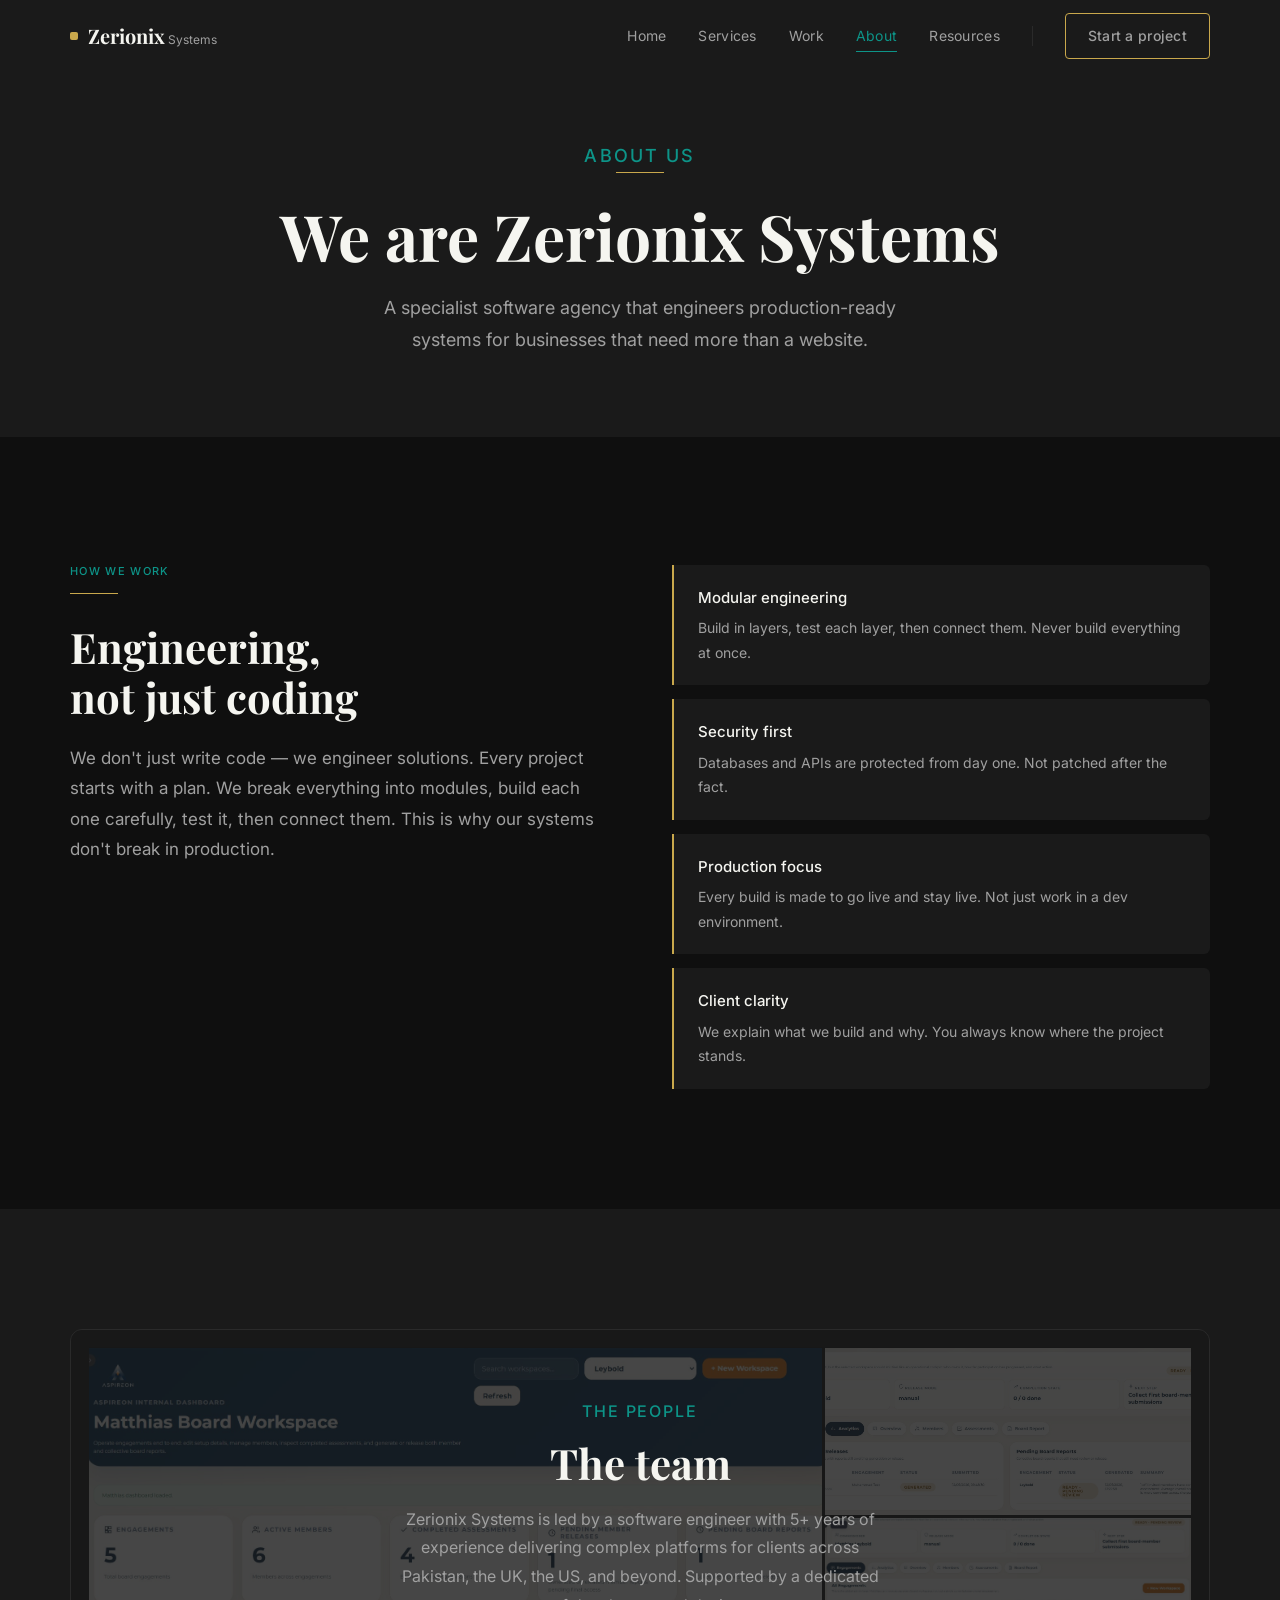
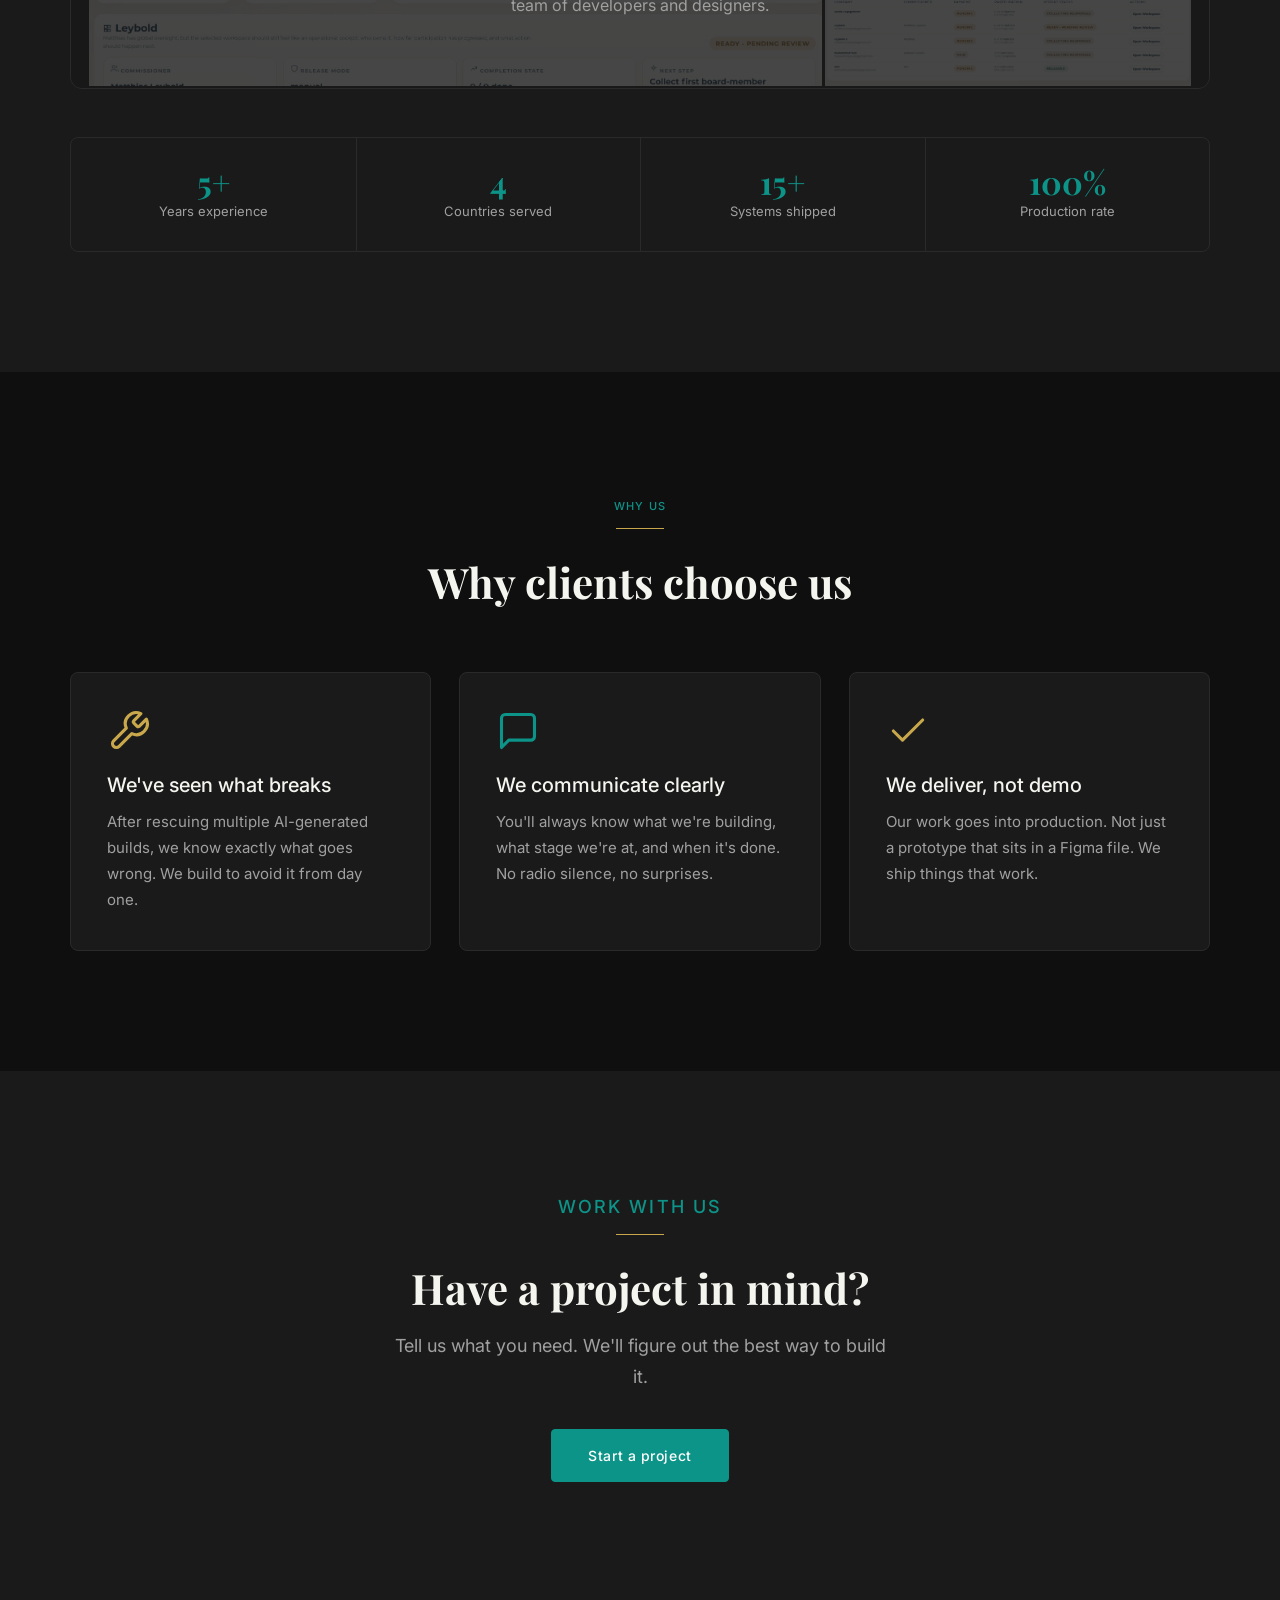
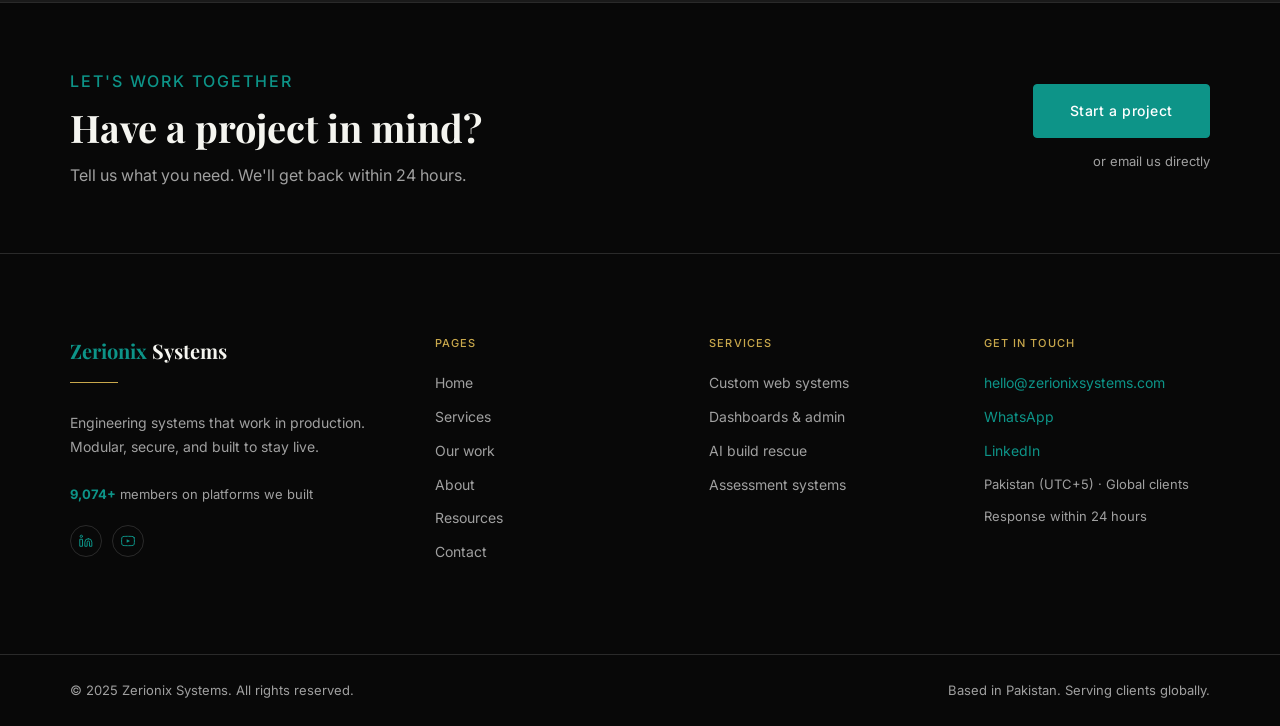
==== commit 99edbac9: "Improve footer — pre-CTA band, stat, teal logo accent, LinkedIn link, service anchors" ====
--- a/about.html
+++ b/about.html
@@ -1,4 +1,4 @@
-<!DOCTYPE html>
+﻿<!DOCTYPE html>
 <html lang="en">
 <head>
   <meta charset="UTF-8"/>
@@ -182,12 +182,30 @@
 </main>
 
 <footer class="site-footer">
+
+  <!-- Pre-footer CTA -->
+  <div class="footer-pre">
+    <div class="container footer-pre-inner">
+      <div class="footer-pre-text">
+        <p class="label-tag">Let's work together</p>
+        <h2 class="footer-pre-heading">Have a project in mind?</h2>
+        <p>Tell us what you need. We'll get back within 24 hours.</p>
+      </div>
+      <div class="footer-pre-actions">
+        <a class="btn-primary" href="contact.html">Start a project</a>
+        <a href="mailto:hello@zerionixsystems.com" class="footer-pre-email">or email us directly</a>
+      </div>
+    </div>
+  </div>
+
+  <!-- Footer columns -->
   <div class="container footer-grid">
     <div>
-      <span class="footer-logo">Zerionix Systems</span>
+      <a class="footer-logo" href="index.html"><span style="color:var(--color-teal)">Zerionix</span> Systems</a>
       <span class="gold-rule"></span>
-      <p class="footer-tagline">Engineering systems that work in production.</p>
-      <div class="footer-socials">
+      <p class="footer-tagline">Engineering systems that work in production. Modular, secure, and built to stay live.</p>
+      <p class="footer-stat"><strong>9,074+</strong> members on platforms we built</p>
+      <div class="footer-socials" style="margin-top:20px;">
         <a class="social-icon" href="https://www.linkedin.com" target="_blank" rel="noreferrer" aria-label="LinkedIn">
           <svg viewBox="0 0 24 24"><path d="M16 8a6 6 0 0 1 6 6v7h-4v-7a2 2 0 0 0-4 0v7h-4v-7a6 6 0 0 1 6-6z"></path><rect x="2" y="9" width="4" height="12"></rect><circle cx="4" cy="4" r="2"></circle></svg>
         </a>
@@ -198,22 +216,37 @@
     </div>
     <div>
       <p class="footer-heading">Pages</p>
-      <nav><a href="index.html">Home</a><a href="services.html">Services</a><a href="work.html">Work</a><a href="about.html">About</a><a href="resources.html">Resources</a><a href="contact.html">Contact</a></nav>
+      <nav>
+        <a href="index.html">Home</a>
+        <a href="services.html">Services</a>
+        <a href="work.html">Our work</a>
+        <a href="about.html">About</a>
+        <a href="resources.html">Resources</a>
+        <a href="contact.html">Contact</a>
+      </nav>
     </div>
     <div>
       <p class="footer-heading">Services</p>
-      <nav><a href="services.html">Custom web systems</a><a href="services.html">Dashboards</a><a href="services.html">AI build rescue</a><a href="services.html">Assessment systems</a></nav>
+      <nav>
+        <a href="services.html#service-1">Custom web systems</a>
+        <a href="services.html#service-2">Dashboards &amp; admin</a>
+        <a href="services.html#service-3">AI build rescue</a>
+        <a href="services.html#service-4">Assessment systems</a>
+      </nav>
     </div>
     <div>
       <p class="footer-heading">Get in touch</p>
       <a href="mailto:hello@zerionixsystems.com" class="footer-contact-item teal">hello@zerionixsystems.com</a>
       <a href="https://wa.me/" target="_blank" rel="noreferrer" class="footer-contact-item teal">WhatsApp</a>
+      <a href="https://www.linkedin.com" target="_blank" rel="noreferrer" class="footer-contact-item teal">LinkedIn</a>
+      <span class="footer-contact-item grey" style="margin-top:8px;display:block;">Pakistan (UTC+5) &middot; Global clients</span>
       <span class="footer-contact-item grey">Response within 24 hours</span>
     </div>
   </div>
+
   <div class="footer-bottom">
     <div class="container footer-bottom-inner">
-      <p>© 2025 Zerionix Systems. All rights reserved.</p>
+      <p>&copy; 2025 Zerionix Systems. All rights reserved.</p>
       <p>Based in Pakistan. Serving clients globally.</p>
     </div>
   </div>
--- a/css/style.css
+++ b/css/style.css
@@ -587,15 +587,57 @@
 .page-hero h1{margin-bottom:20px}
 .page-hero p{font-size:18px;line-height:1.8;max-width:560px;margin:0 auto}
 
+/* ——— Footer pre-CTA ——— */
+.footer-pre{
+  border-bottom:1px solid var(--color-border);
+  padding:64px 0;
+}
+.footer-pre-inner{
+  display:flex;align-items:center;
+  justify-content:space-between;gap:48px;
+}
+.footer-pre-text .label-tag{margin-bottom:10px}
+.footer-pre-heading{
+  font-family:"Playfair Display",serif;
+  font-size:38px;font-weight:700;
+  color:var(--color-text-primary);
+  line-height:1.2;margin:0 0 10px;
+}
+.footer-pre-text p{font-size:16px}
+.footer-pre-actions{
+  display:flex;flex-direction:column;
+  align-items:flex-end;gap:12px;flex-shrink:0;
+}
+.footer-pre-email{
+  font-size:13px;color:var(--color-text-secondary);
+  transition:color 0.2s;
+}
+.footer-pre-email:hover{color:var(--color-teal)}
+.footer-stat{
+  font-size:13px;color:var(--color-text-secondary);
+  margin-top:10px;
+}
+.footer-stat strong{color:var(--color-teal)}
+.footer-logo{
+  display:block;
+  font-family:"Playfair Display",serif;
+  font-size:20px;font-weight:700;
+  color:var(--color-text-primary);
+  margin-bottom:14px;
+  text-decoration:none;
+}
+
+@media(max-width:768px){
+  .footer-pre-inner{flex-direction:column;align-items:flex-start;gap:28px}
+  .footer-pre-actions{align-items:flex-start}
+  .footer-pre-heading{font-size:28px}
+}
+
 /* ——— Footer ——— */
 .site-footer{background:#080808;border-top:1px solid var(--color-border)}
 .footer-grid{
   display:grid;grid-template-columns:1.4fr 1fr 1fr 1fr;
   gap:48px;padding:80px 0;
-}
-.footer-logo{
-  display:block;font-family:"Playfair Display",serif;
-  font-size:20px;font-weight:700;color:var(--color-text-primary);margin-bottom:14px;
 }
 .footer-tagline{font-size:14px;line-height:1.7;margin-bottom:24px}
 .footer-heading{
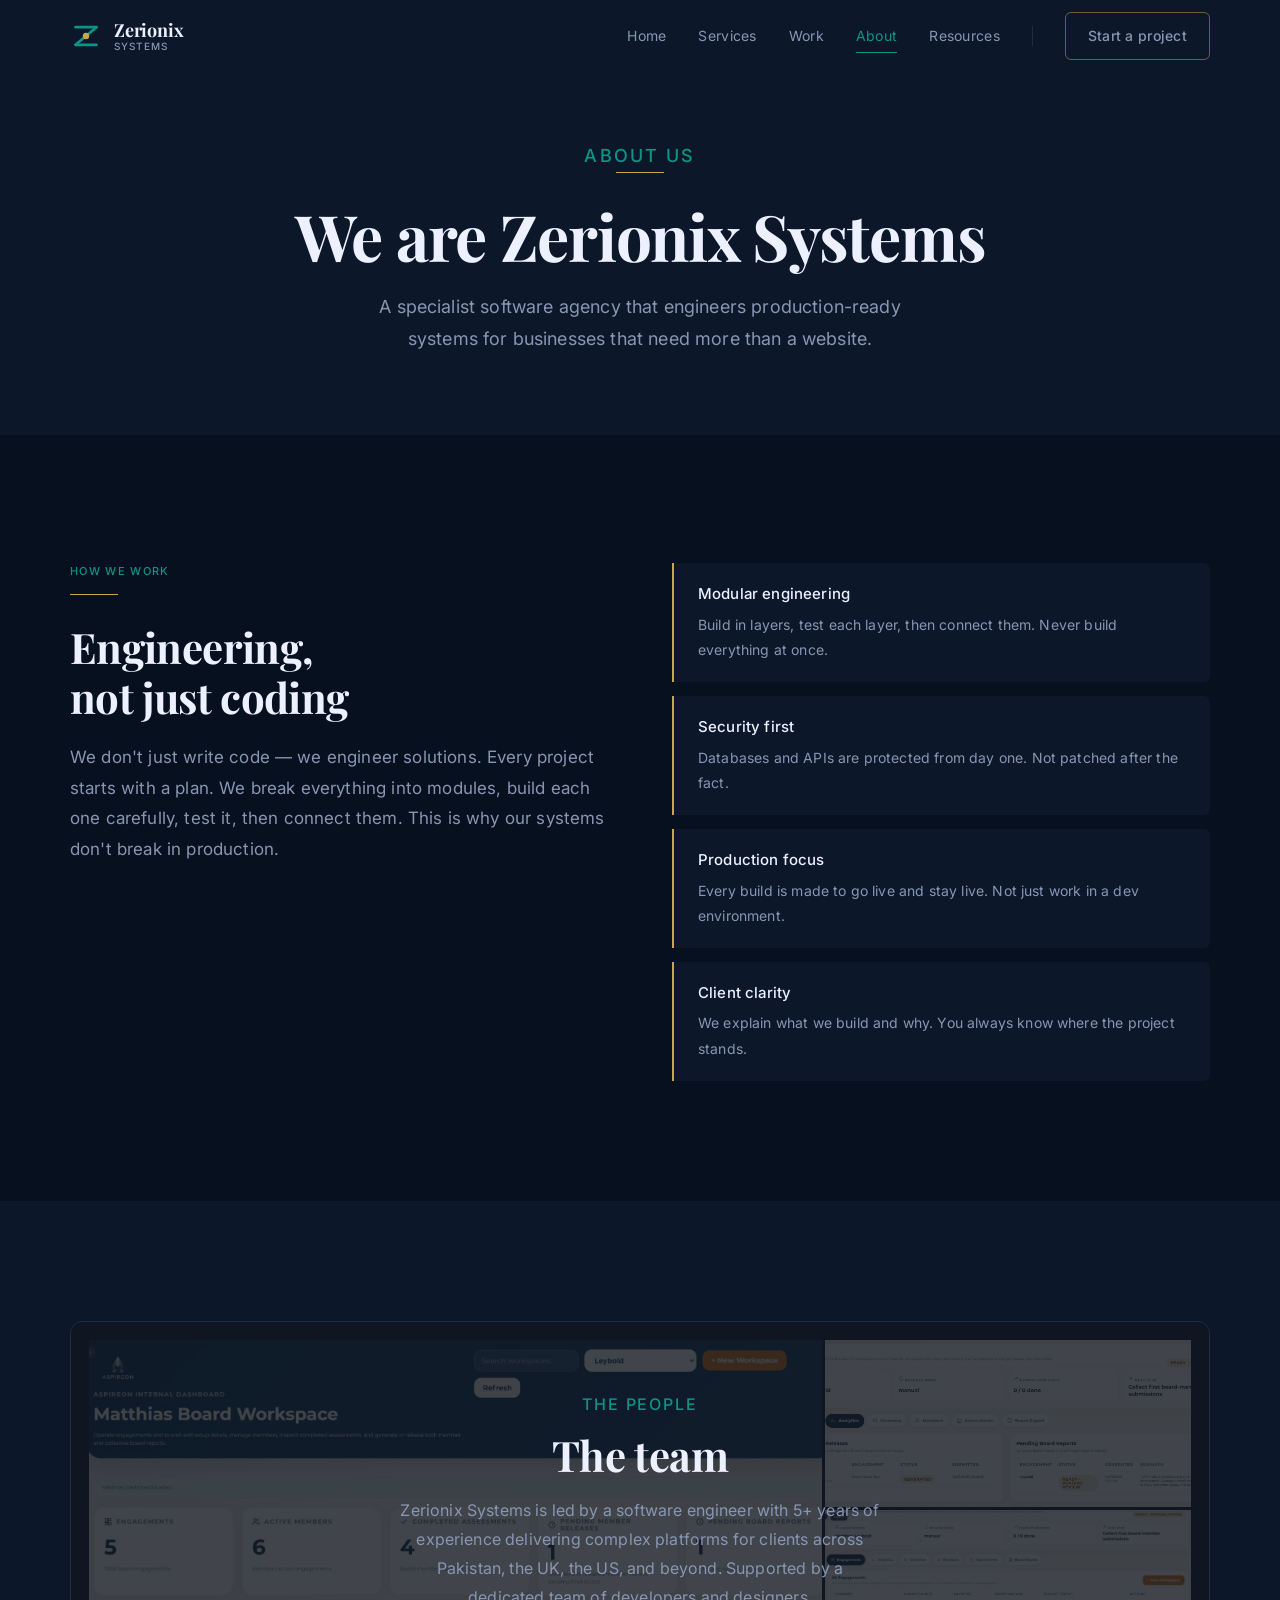
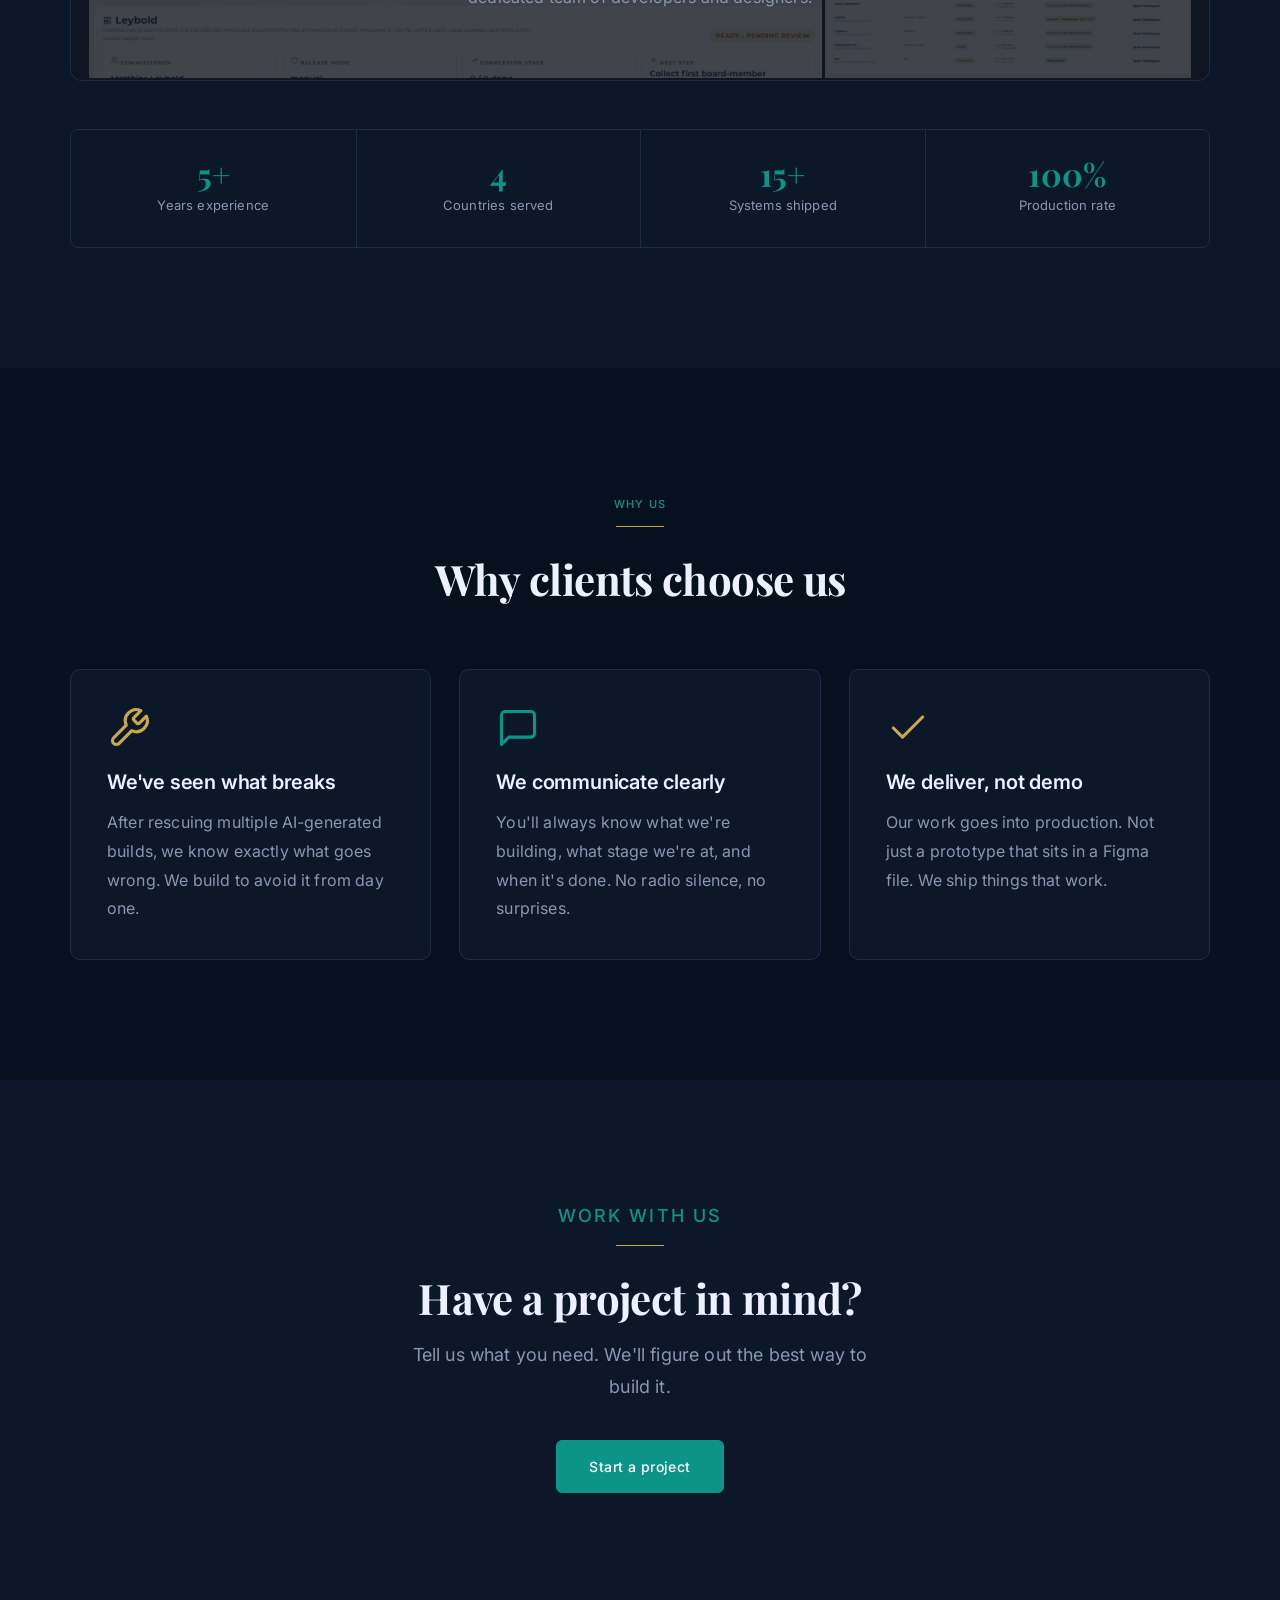
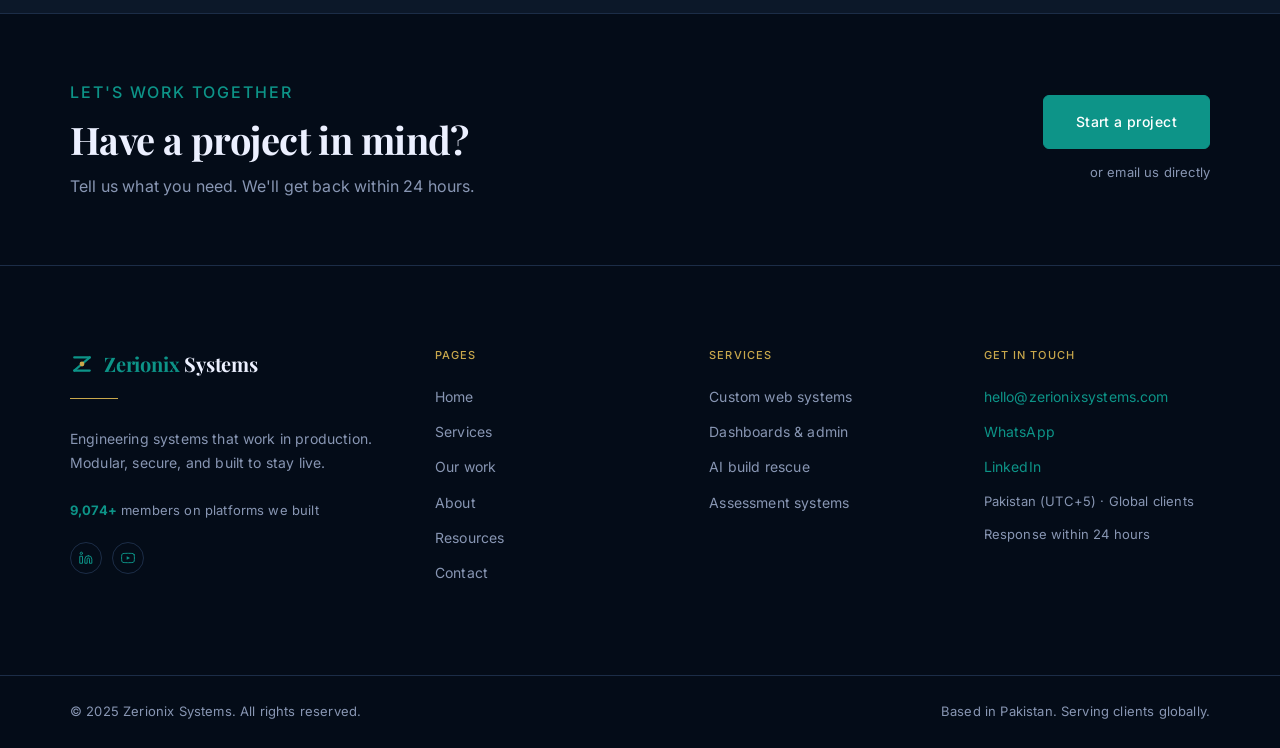
==== commit 645b9d3c: "Add SVG logo — geometric Z mark with teal strokes and gold accent node" ====
--- a/about.html
+++ b/about.html
@@ -20,8 +20,8 @@
 <header class="site-header" data-site-header>
   <div class="container nav-shell">
     <a class="logo" href="index.html">
-      <span class="logo-mark" aria-hidden="true"></span>
-      <span><span class="logo-primary">Zerionix</span><span class="logo-secondary"> Systems</span></span>
+      <svg class="logo-icon" viewBox="0 0 40 40" xmlns="http://www.w3.org/2000/svg" fill="none" aria-hidden="true"><path d="M7 9H33" stroke="#0D9488" stroke-width="3.5" stroke-linecap="round"/><path d="M33 9L7 31" stroke="#0D9488" stroke-width="3.5" stroke-linecap="round"/><path d="M7 31H33" stroke="#0D9488" stroke-width="3.5" stroke-linecap="round"/><circle cx="20" cy="20" r="4" fill="#C9A84C"/></svg>
+      <span class="logo-text"><span class="logo-primary">Zerionix</span><span class="logo-secondary">Systems</span></span>
     </a>
     <nav class="nav-links" aria-label="Primary navigation">
       <a href="index.html" data-nav-link>Home</a>
@@ -201,7 +201,7 @@
   <!-- Footer columns -->
   <div class="container footer-grid">
     <div>
-      <a class="footer-logo" href="index.html"><span style="color:var(--color-teal)">Zerionix</span> Systems</a>
+      <a class="footer-logo" href="index.html"><svg viewBox="0 0 40 40" xmlns="http://www.w3.org/2000/svg" fill="none" aria-hidden="true" style="width:24px;height:24px;flex-shrink:0"><path d="M7 9H33" stroke="#0D9488" stroke-width="3.5" stroke-linecap="round"/><path d="M33 9L7 31" stroke="#0D9488" stroke-width="3.5" stroke-linecap="round"/><path d="M7 31H33" stroke="#0D9488" stroke-width="3.5" stroke-linecap="round"/><circle cx="20" cy="20" r="4" fill="#C9A84C"/></svg><span><span style="color:var(--color-teal)">Zerionix</span> Systems</span></a>
       <span class="gold-rule"></span>
       <p class="footer-tagline">Engineering systems that work in production. Modular, secure, and built to stay live.</p>
       <p class="footer-stat"><strong>9,074+</strong> members on platforms we built</p>
--- a/css/style.css
+++ b/css/style.css
@@ -1,4 +1,4 @@
-@import url("https://fonts.googleapis.com/css2?family=Playfair+Display:wght@700&family=Inter:wght@400;500&display=swap");
+@import url("https://fonts.googleapis.com/css2?family=Playfair+Display:ital,wght@0,700;1,700&family=Inter:wght@300;400;500;600&display=swap");
 
 /* ——— Reset ——— */
 *,*::before,*::after{box-sizing:border-box;margin:0;padding:0}
@@ -6,29 +6,39 @@
 
 /* ——— Variables ——— */
 :root{
-  --color-bg:#0F0F0F;
-  --color-surface:#1A1A1A;
-  --color-surface-2:#222222;
-  --color-border:#2A2A2A;
-  --color-text-primary:#F5F5F0;
-  --color-text-secondary:#A0A0A0;
+  /* Navy-based dark palette — easier on eyes, stronger brand identity */
+  --color-bg:#07101E;
+  --color-surface:#0C1829;
+  --color-surface-2:#111E35;
+  --color-border:#1C2D47;
+  --color-text-primary:#ECF0FF;
+  --color-text-secondary:#8896B3;
   --color-teal:#0D9488;
   --color-teal-light:#14B8A6;
+  --color-teal-subtle:rgba(13,148,136,0.08);
   --color-gold:#C9A84C;
   --color-gold-light:#E2C068;
+  --color-gold-subtle:rgba(201,168,76,0.08);
   --color-error:#EF4444;
   --container:1140px;
+  --radius-sm:6px;
+  --radius-md:10px;
+  --radius-lg:16px;
+  --transition:0.22s ease;
 }
 
 /* ——— Base ——— */
 body{
   font-family:"Inter",sans-serif;
-  font-size:15px;
-  line-height:1.7;
+  font-size:16px;
+  line-height:1.8;
+  letter-spacing:0.01em;
   color:var(--color-text-secondary);
   background:var(--color-bg);
   opacity:0;
   transition:opacity 0.4s ease;
+  -webkit-font-smoothing:antialiased;
+  -moz-osx-font-smoothing:grayscale;
 }
 body.loaded{opacity:1}
 img,svg{display:block;max-width:100%}
@@ -39,20 +49,28 @@
 /* ——— Typography ——— */
 h1{
   font-family:"Playfair Display",serif;
-  font-size:64px;font-weight:700;line-height:1.1;
+  font-size:64px;font-weight:700;line-height:1.08;
   color:var(--color-text-primary);
+  letter-spacing:-0.02em;
 }
 h2{
   font-family:"Playfair Display",serif;
-  font-size:42px;font-weight:700;line-height:1.2;
+  font-size:42px;font-weight:700;line-height:1.18;
+  letter-spacing:-0.015em;
   color:var(--color-text-primary);margin-bottom:20px;
 }
 h3{
   font-family:"Inter",sans-serif;
-  font-size:20px;font-weight:500;line-height:1.4;
-  color:var(--color-text-primary);margin-bottom:10px;
-}
-p{color:var(--color-text-secondary);line-height:1.75}
+  font-size:20px;font-weight:600;line-height:1.4;
+  letter-spacing:-0.01em;
+  color:var(--color-text-primary);margin-bottom:12px;
+}
+h4{
+  font-family:"Inter",sans-serif;
+  font-size:15px;font-weight:600;line-height:1.5;
+  color:var(--color-text-primary);
+}
+p{color:var(--color-text-secondary);line-height:1.8}
 
 /* ——— Layout ——— */
 .container{width:min(var(--container),calc(100% - 64px));margin:0 auto}
@@ -75,29 +93,37 @@
   background:var(--color-gold);margin:0 0 28px;
 }
 .dot-bg{
-  background-image:radial-gradient(circle,#2A2A2A 1px,transparent 1px);
-  background-size:28px 28px;
+  background-image:radial-gradient(circle,#1C2D47 1px,transparent 1px);
+  background-size:32px 32px;
 }
 
 /* ——— Buttons ——— */
 .btn-primary{
   display:inline-flex;align-items:center;justify-content:center;
-  padding:14px 36px;background:var(--color-teal);color:#fff;
-  border:1px solid var(--color-teal);border-radius:4px;
-  font-size:14px;font-weight:500;letter-spacing:0.04em;cursor:pointer;
-  transition:background 0.2s,border-color 0.2s,transform 0.15s;white-space:nowrap;
-}
-.btn-primary:hover{background:var(--color-teal-light);border-color:var(--color-teal-light);transform:scale(1.02)}
-.btn-primary:active{transform:scale(0.98)}
+  padding:13px 32px;background:var(--color-teal);color:#fff;
+  border:1.5px solid var(--color-teal);border-radius:var(--radius-sm);
+  font-size:14px;font-weight:500;letter-spacing:0.03em;cursor:pointer;
+  transition:background var(--transition),border-color var(--transition),box-shadow var(--transition),transform 0.15s;
+  white-space:nowrap;
+}
+.btn-primary:hover{
+  background:var(--color-teal-light);border-color:var(--color-teal-light);
+  box-shadow:0 0 0 4px rgba(13,148,136,0.15);transform:translateY(-1px);
+}
+.btn-primary:active{transform:translateY(0);box-shadow:none}
 .btn-secondary{
   display:inline-flex;align-items:center;justify-content:center;
-  padding:14px 36px;background:transparent;color:var(--color-gold);
-  border:1px solid var(--color-gold);border-radius:4px;
-  font-size:14px;font-weight:500;letter-spacing:0.04em;cursor:pointer;
-  transition:background 0.2s,transform 0.15s;white-space:nowrap;
-}
-.btn-secondary:hover{background:rgba(201,168,76,0.08);transform:scale(1.02)}
-.btn-secondary:active{transform:scale(0.98)}
+  padding:13px 32px;background:transparent;color:var(--color-gold);
+  border:1.5px solid rgba(201,168,76,0.5);border-radius:var(--radius-sm);
+  font-size:14px;font-weight:500;letter-spacing:0.03em;cursor:pointer;
+  transition:background var(--transition),border-color var(--transition),transform 0.15s;
+  white-space:nowrap;
+}
+.btn-secondary:hover{
+  background:var(--color-gold-subtle);border-color:var(--color-gold);
+  transform:translateY(-1px);
+}
+.btn-secondary:active{transform:translateY(0)}
 .btn-block{width:100%;justify-content:center}
 
 /* ——— Tags ——— */
@@ -112,11 +138,18 @@
 /* ——— Cards ——— */
 .card{
   background:var(--color-surface);border:1px solid var(--color-border);
-  border-radius:8px;padding:36px;transition:border-color 0.3s;
-}
-.card:hover{border-color:var(--color-teal)}
-.card-gold{border-color:var(--color-gold)}
-.card-gold:hover{border-color:var(--color-gold-light)}
+  border-radius:var(--radius-md);padding:36px;
+  transition:border-color var(--transition),box-shadow var(--transition);
+}
+.card:hover{
+  border-color:rgba(13,148,136,0.5);
+  box-shadow:0 0 0 4px rgba(13,148,136,0.04),0 4px 24px rgba(0,0,0,0.3);
+}
+.card-gold{border-color:rgba(201,168,76,0.3)}
+.card-gold:hover{
+  border-color:rgba(201,168,76,0.6);
+  box-shadow:0 0 0 4px rgba(201,168,76,0.04),0 4px 24px rgba(0,0,0,0.3);
+}
 .card-grid{display:grid;gap:28px}
 .three-col{grid-template-columns:repeat(3,minmax(0,1fr))}
 .two-col{grid-template-columns:1fr 1fr}
@@ -197,12 +230,12 @@
   align-items:center;justify-content:center;
   position:relative;overflow:hidden;text-align:center;
   padding:120px 0 80px;
-  background-image:radial-gradient(circle,#2A2A2A 1px,transparent 1px),linear-gradient(135deg,#0F0F0F 60%,#111A19 100%);
-  background-size:28px 28px,cover;
+  background-image:radial-gradient(circle,#1C2D47 1px,transparent 1px),linear-gradient(135deg,#07101E 55%,#0A1A2E 100%);
+  background-size:32px 32px,cover;
 }
 .hero-glow{
-  position:absolute;width:600px;height:600px;border-radius:50%;
-  background:radial-gradient(circle,rgba(13,148,136,0.07) 0%,transparent 70%);
+  position:absolute;width:800px;height:800px;border-radius:50%;
+  background:radial-gradient(circle,rgba(13,148,136,0.1) 0%,rgba(13,100,255,0.03) 50%,transparent 70%);
   pointer-events:none;top:50%;left:50%;transform:translate(-50%,-50%);
 }
 .hero-content{
@@ -619,12 +652,13 @@
 }
 .footer-stat strong{color:var(--color-teal)}
 .footer-logo{
-  display:block;
+  display:flex;align-items:center;gap:10px;
   font-family:"Playfair Display",serif;
   font-size:20px;font-weight:700;
   color:var(--color-text-primary);
-  margin-bottom:14px;
+  margin-bottom:16px;
   text-decoration:none;
+  letter-spacing:-0.01em;
 }
 
 @media(max-width:768px){
@@ -634,7 +668,7 @@
 }
 
 /* ——— Footer ——— */
-.site-footer{background:#080808;border-top:1px solid var(--color-border)}
+.site-footer{background:#040C18;border-top:1px solid var(--color-border)}
 .footer-grid{
   display:grid;grid-template-columns:1.4fr 1fr 1fr 1fr;
   gap:48px;padding:80px 0;
@@ -733,22 +767,23 @@
 
 /* ——— Browser mockup frame ——— */
 .browser-mockup{
-  background:#141414;border-radius:10px;
-  overflow:hidden;border:1px solid #303030;
+  background:#0A1526;border-radius:var(--radius-md);
+  overflow:hidden;border:1px solid var(--color-border);
+  transition:border-color var(--transition);
 }
 .browser-chrome{
-  background:#1e1e1e;padding:9px 14px;
+  background:#0E1C32;padding:9px 14px;
   display:flex;align-items:center;gap:10px;
-  border-bottom:1px solid #2a2a2a;flex-shrink:0;
+  border-bottom:1px solid var(--color-border);flex-shrink:0;
 }
 .browser-dots{display:flex;gap:5px;flex-shrink:0}
 .browser-dot{width:9px;height:9px;border-radius:50%}
 .dot-r{background:#ff5f57}.dot-y{background:#febc2e}.dot-g{background:#28c840}
 .browser-url{
-  flex:1;background:#2a2a2a;border-radius:4px;
+  flex:1;background:#1C2D47;border-radius:4px;
   height:20px;max-width:260px;margin:0 auto;
   display:flex;align-items:center;justify-content:center;
-  font-size:10px;color:#555;letter-spacing:0.03em;
+  font-size:10px;color:var(--color-text-secondary);letter-spacing:0.03em;
 }
 .browser-screen{overflow:hidden;line-height:0}
 .browser-screen img{width:100%;display:block;object-fit:cover;object-position:top}
@@ -756,22 +791,22 @@
 /* Laptop mockup */
 .laptop-mockup{position:relative;padding-bottom:4px}
 .laptop-lid{
-  background:#1a1a1a;border-radius:10px 10px 2px 2px;
-  overflow:hidden;border:2px solid #2d2d2d;
-}
-.laptop-lid .browser-chrome{background:#1e1e1e}
+  background:#0A1526;border-radius:var(--radius-md) var(--radius-md) 2px 2px;
+  overflow:hidden;border:2px solid var(--color-border);
+}
+.laptop-lid .browser-chrome{background:#0E1C32}
 .laptop-lid .browser-screen img{max-height:340px;object-position:top}
 .laptop-base{
   height:14px;
-  background:linear-gradient(to bottom,#282828,#1e1e1e);
+  background:linear-gradient(to bottom,#1C2D47,#0E1C32);
   border-radius:0 0 8px 8px;
-  border:2px solid #2d2d2d;border-top:none;
+  border:2px solid var(--color-border);border-top:none;
   display:flex;align-items:flex-end;justify-content:center;
   padding-bottom:3px;
 }
 .laptop-notch{
   width:22%;height:5px;
-  background:#252525;border-radius:0 0 4px 4px;
+  background:#1C2D47;border-radius:0 0 4px 4px;
 }
 
 /* Multi-screenshot collage (homepage card) */
@@ -840,32 +875,37 @@
   text-transform:uppercase;
 }
 .aspireon-build-section {
-  margin-top:32px;
+  margin-top:36px;
   padding-top:28px;
   border-top:1px solid var(--color-border);
 }
 .aspireon-build-section h4 {
-  font-size:13px;font-weight:500;letter-spacing:0.08em;
-  text-transform:uppercase;color:var(--color-gold);margin-bottom:12px;
+  font-size:11px;font-weight:600;letter-spacing:0.1em;
+  text-transform:uppercase;color:var(--color-gold);margin-bottom:16px;
 }
 .aspireon-build-section ul li {
-  padding:6px 0 6px 20px;position:relative;
-  color:var(--color-text-secondary);font-size:14px;
+  padding:9px 0 9px 22px;position:relative;
+  color:var(--color-text-secondary);font-size:15px;line-height:1.7;
   border-bottom:1px solid var(--color-border);
 }
-.aspireon-build-section ul li::before {content:"—";position:absolute;left:0;color:var(--color-teal)}
+.aspireon-build-section ul li:last-child{border-bottom:none}
+.aspireon-build-section ul li::before {
+  content:"—";position:absolute;left:0;
+  color:var(--color-teal);font-weight:600;
+}
 .result-metrics {
   display:grid;grid-template-columns:repeat(5,1fr);
   gap:0;border:1px solid var(--color-border);
-  border-radius:8px;overflow:hidden;margin-top:32px;
-}
-.result-metric {text-align:center;padding:20px 12px}
+  border-radius:var(--radius-md);overflow:hidden;margin-top:32px;
+  background:var(--color-surface-2);
+}
+.result-metric {text-align:center;padding:22px 12px}
 .result-metric+.result-metric{border-left:1px solid var(--color-border)}
 .result-metric strong {
   display:block;font-family:"Playfair Display",serif;
-  font-size:24px;font-weight:700;color:var(--color-teal);line-height:1.1;margin-bottom:4px;
-}
-.result-metric span{font-size:12px;color:var(--color-text-secondary);line-height:1.4}
+  font-size:26px;font-weight:700;color:var(--color-teal);line-height:1.1;margin-bottom:6px;
+}
+.result-metric span{font-size:12px;color:var(--color-text-secondary);line-height:1.5;letter-spacing:0.02em}
 
 /* ——— Responsive ——— */
 @media(max-width:1024px){
--- a/css/nav.css
+++ b/css/nav.css
@@ -4,24 +4,31 @@
   transition:background 0.35s,border-bottom 0.35s;
 }
 .site-header.scrolled{
-  background:rgba(15,15,15,0.96);
-  backdrop-filter:blur(12px);
-  -webkit-backdrop-filter:blur(12px);
+  background:rgba(7,16,30,0.94);
+  backdrop-filter:blur(16px) saturate(180%);
+  -webkit-backdrop-filter:blur(16px) saturate(180%);
   border-bottom:1px solid var(--color-border);
 }
 .nav-shell{
   display:flex;align-items:center;
   justify-content:space-between;height:100%;
 }
-.logo{display:flex;align-items:center;gap:10px}
-.logo-mark{width:8px;height:8px;border-radius:2px;background:var(--color-gold);flex-shrink:0}
+.logo{display:flex;align-items:center;gap:12px;text-decoration:none}
+.logo-icon{width:32px;height:32px;flex-shrink:0}
+.logo-text{display:flex;flex-direction:column;line-height:1}
 .logo-primary{
   font-family:"Playfair Display",serif;
-  font-size:20px;font-weight:700;color:var(--color-text-primary);
+  font-size:18px;font-weight:700;
+  color:var(--color-text-primary);
+  letter-spacing:-0.01em;
 }
 .logo-secondary{
   font-family:"Inter",sans-serif;
-  font-size:12px;font-weight:400;color:var(--color-text-secondary);
+  font-size:10px;font-weight:500;
+  color:var(--color-text-secondary);
+  letter-spacing:0.1em;
+  text-transform:uppercase;
+  margin-top:2px;
 }
 .nav-links{display:flex;align-items:center;gap:32px}
 .nav-links a{
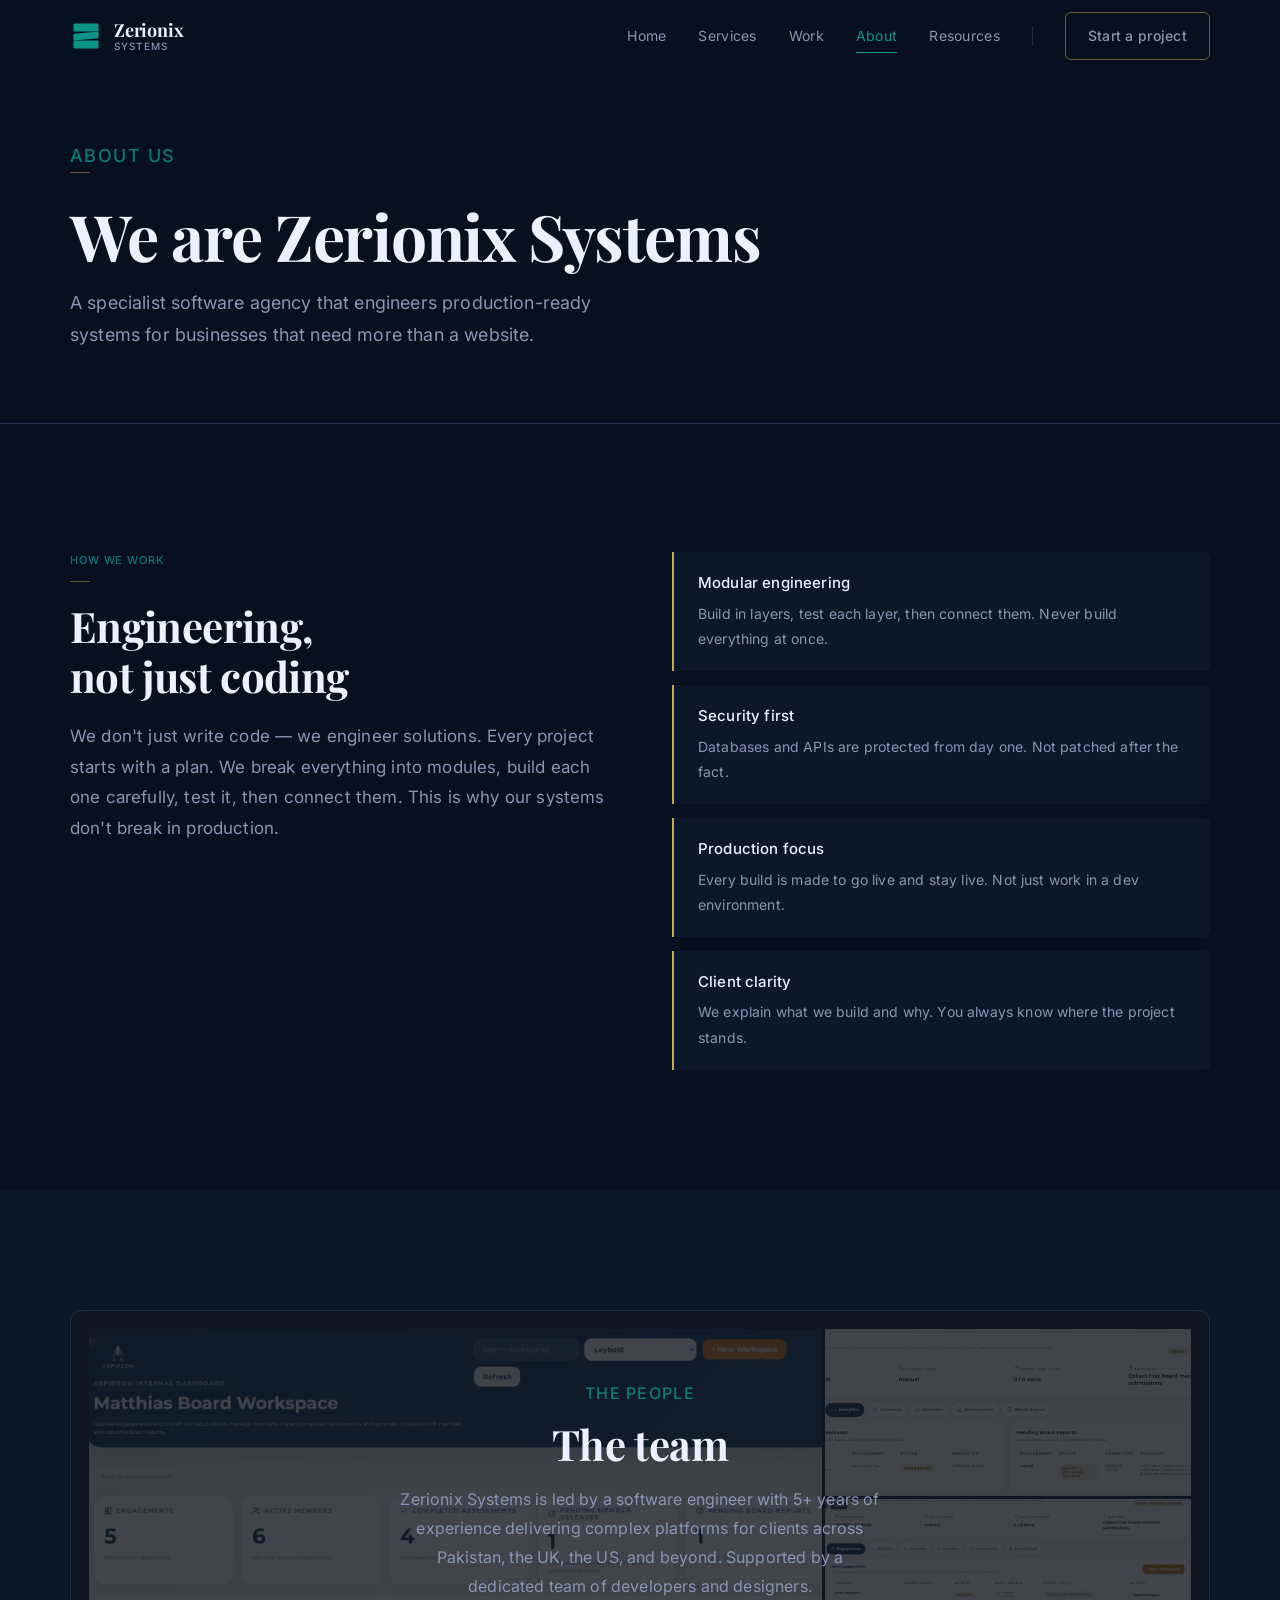
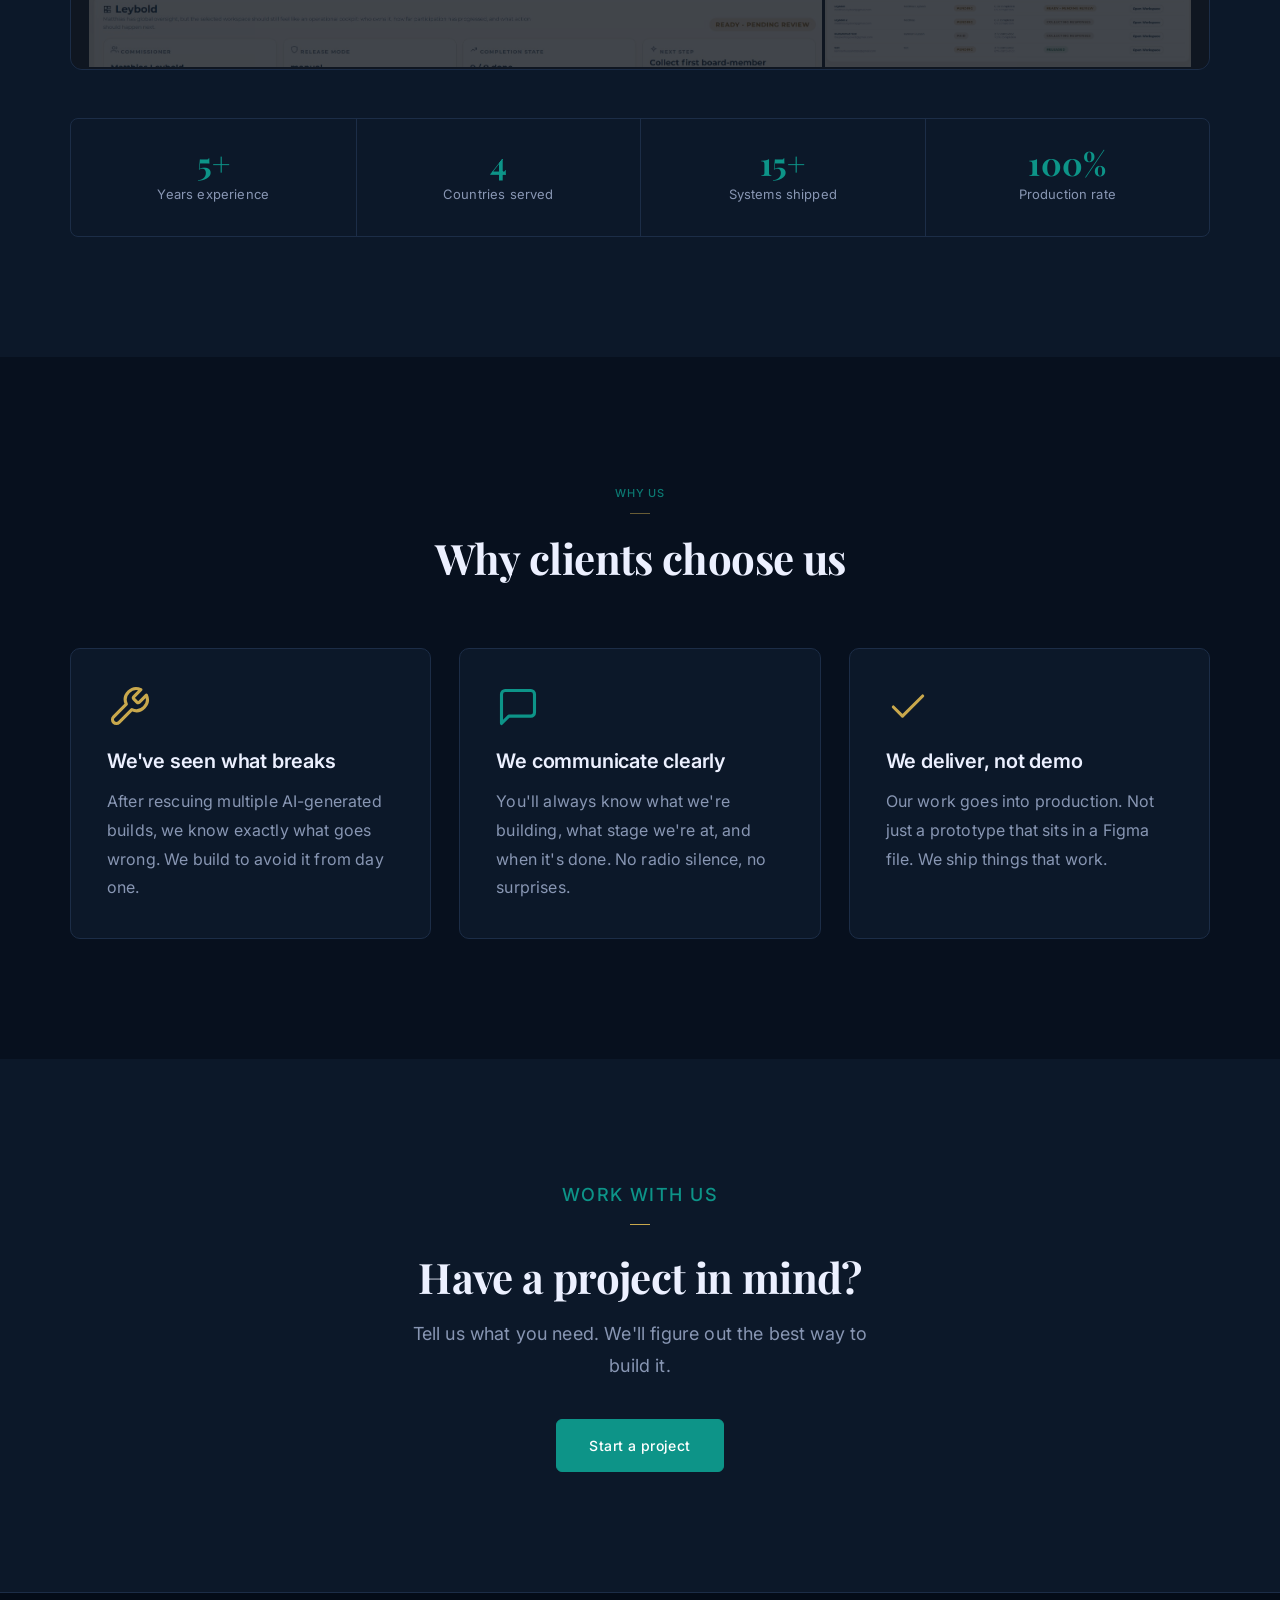
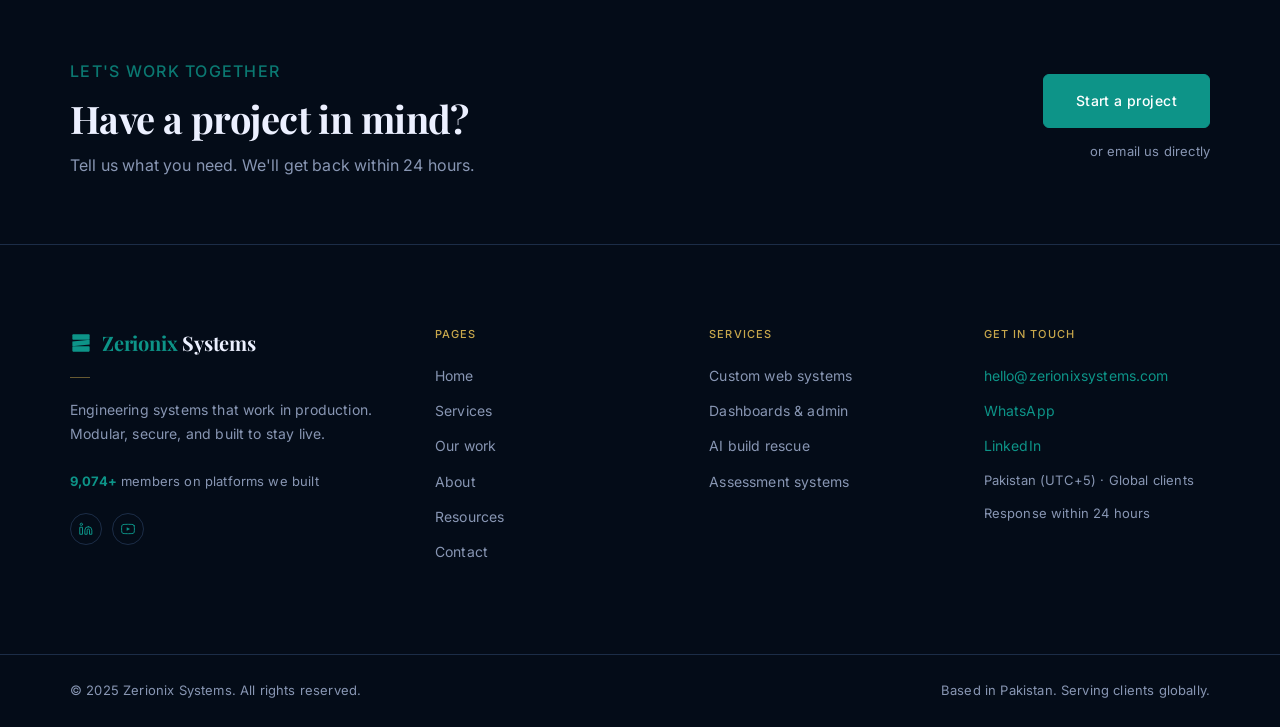
==== commit 48e0fdfa: "Redesign logo — filled Z letterform, no stroke geometry, no gold dot" ====
--- a/about.html
+++ b/about.html
@@ -20,7 +20,7 @@
 <header class="site-header" data-site-header>
   <div class="container nav-shell">
     <a class="logo" href="index.html">
-      <svg class="logo-icon" viewBox="0 0 40 40" xmlns="http://www.w3.org/2000/svg" fill="none" aria-hidden="true"><path d="M7 9H33" stroke="#0D9488" stroke-width="3.5" stroke-linecap="round"/><path d="M33 9L7 31" stroke="#0D9488" stroke-width="3.5" stroke-linecap="round"/><path d="M7 31H33" stroke="#0D9488" stroke-width="3.5" stroke-linecap="round"/><circle cx="20" cy="20" r="4" fill="#C9A84C"/></svg>
+      <svg class="logo-icon" viewBox="0 0 28 28" xmlns="http://www.w3.org/2000/svg" aria-hidden="true"><rect x="3" y="3" width="22" height="7" rx="1" fill="#0D9488"/><polygon points="25,10 25,16 3,18 3,12" fill="#0D9488"/><rect x="3" y="18" width="22" height="7" rx="1" fill="#0D9488"/></svg>
       <span class="logo-text"><span class="logo-primary">Zerionix</span><span class="logo-secondary">Systems</span></span>
     </a>
     <nav class="nav-links" aria-label="Primary navigation">
@@ -201,7 +201,7 @@
   <!-- Footer columns -->
   <div class="container footer-grid">
     <div>
-      <a class="footer-logo" href="index.html"><svg viewBox="0 0 40 40" xmlns="http://www.w3.org/2000/svg" fill="none" aria-hidden="true" style="width:24px;height:24px;flex-shrink:0"><path d="M7 9H33" stroke="#0D9488" stroke-width="3.5" stroke-linecap="round"/><path d="M33 9L7 31" stroke="#0D9488" stroke-width="3.5" stroke-linecap="round"/><path d="M7 31H33" stroke="#0D9488" stroke-width="3.5" stroke-linecap="round"/><circle cx="20" cy="20" r="4" fill="#C9A84C"/></svg><span><span style="color:var(--color-teal)">Zerionix</span> Systems</span></a>
+      <a class="footer-logo" href="index.html"><svg viewBox="0 0 28 28" xmlns="http://www.w3.org/2000/svg" aria-hidden="true" style="width:22px;height:22px;flex-shrink:0"><rect x="3" y="3" width="22" height="7" rx="1" fill="#0D9488"/><polygon points="25,10 25,16 3,18 3,12" fill="#0D9488"/><rect x="3" y="18" width="22" height="7" rx="1" fill="#0D9488"/></svg><span><span style="color:var(--color-teal)">Zerionix</span> Systems</span></a>
       <span class="gold-rule"></span>
       <p class="footer-tagline">Engineering systems that work in production. Modular, secure, and built to stay live.</p>
       <p class="footer-stat"><strong>9,074+</strong> members on platforms we built</p>
--- a/css/style.css
+++ b/css/style.css
@@ -80,22 +80,21 @@
 /* ——— Utility ——— */
 .label-tag{
   display:inline-block;font-size:11px;font-weight:500;
-  letter-spacing:0.12em;text-transform:uppercase;
-  color:var(--color-teal);margin-bottom:12px;
+  letter-spacing:0.08em;text-transform:uppercase;
+  color:var(--color-teal);opacity:0.8;margin-bottom:10px;
 }
 .label-tag-gold{
   display:inline-block;font-size:11px;font-weight:500;
-  letter-spacing:0.12em;text-transform:uppercase;
-  color:var(--color-gold);margin-bottom:12px;
+  letter-spacing:0.08em;text-transform:uppercase;
+  color:var(--color-gold);opacity:0.8;margin-bottom:10px;
 }
 .gold-rule{
-  display:block;width:48px;height:1px;
-  background:var(--color-gold);margin:0 0 28px;
-}
-.dot-bg{
-  background-image:radial-gradient(circle,#1C2D47 1px,transparent 1px);
-  background-size:32px 32px;
-}
+  display:block;width:20px;height:1px;
+  background:var(--color-gold);margin:0 0 20px;
+  opacity:0.5;
+}
+/* dot-bg intentionally stripped — repeating patterns look template-generated */
+.dot-bg{background-image:none}
 
 /* ——— Buttons ——— */
 .btn-primary{
@@ -228,49 +227,51 @@
 .hero-section{
   min-height:100vh;display:flex;flex-direction:column;
   align-items:center;justify-content:center;
-  position:relative;overflow:hidden;text-align:center;
-  padding:120px 0 80px;
-  background-image:radial-gradient(circle,#1C2D47 1px,transparent 1px),linear-gradient(135deg,#07101E 55%,#0A1A2E 100%);
-  background-size:32px 32px,cover;
-}
-.hero-glow{
-  position:absolute;width:800px;height:800px;border-radius:50%;
-  background:radial-gradient(circle,rgba(13,148,136,0.1) 0%,rgba(13,100,255,0.03) 50%,transparent 70%);
-  pointer-events:none;top:50%;left:50%;transform:translate(-50%,-50%);
-}
+  position:relative;overflow:hidden;
+  padding:140px 0 100px;
+  background:linear-gradient(160deg,#07101E 0%,#091828 60%,#0A1E30 100%);
+}
+/* No glow — let the typography speak */
+.hero-glow{display:none}
+
 .hero-content{
   position:relative;z-index:1;
-  display:flex;flex-direction:column;align-items:center;
-  max-width:760px;width:100%;
+  display:flex;flex-direction:column;
+  align-items:flex-start;text-align:left;
+  max-width:100%;width:100%;
 }
 .hero-layout{
   position:relative;z-index:1;
-  display:grid;grid-template-columns:0.92fr 1.08fr;
-  gap:44px;align-items:center;
-}
-.hero-copy-block{align-items:flex-start;text-align:left}
-.hero-content h1{margin-bottom:0}
+  display:grid;grid-template-columns:1fr 1fr;
+  gap:72px;align-items:center;width:100%;
+}
+.hero-copy-block{
+  display:flex;flex-direction:column;
+  align-items:flex-start;text-align:left;
+}
+.hero-content h1,.hero-copy-block h1{margin-bottom:0}
 .hero-accent{color:var(--color-teal)}
 .hero-body{
-  font-size:18px;line-height:1.8;max-width:540px;
-  margin:24px 0 40px;
-}
-.hero-btns{display:flex;gap:16px;flex-wrap:wrap;justify-content:center}
-.hero-copy-block .hero-btns{justify-content:flex-start}
-.hero-visual-shell{width:100%}
-.hero-showcase{border:1px solid var(--color-border);border-radius:14px}
+  font-size:19px;line-height:1.85;max-width:460px;
+  margin:20px 0 36px;
+}
+.hero-btns{display:flex;gap:14px;flex-wrap:wrap;justify-content:flex-start}
+.hero-visual-shell{width:100%;display:flex;justify-content:flex-end}
+/* No box around the visual — let the mockups float */
+.hero-showcase{width:100%;max-width:500px}
 .hero-kicker{
   margin-bottom:12px;font-size:11px;font-weight:500;
-  letter-spacing:0.12em;text-transform:uppercase;color:var(--color-gold);
+  letter-spacing:0.06em;text-transform:uppercase;
+  color:var(--color-text-secondary);opacity:0.6;
 }
 .hero-mini-stack .browser-screen img{max-height:160px}
-.scroll-indicator{position:absolute;bottom:36px;left:50%;transform:translateX(-50%)}
-.scroll-arrow{
-  display:block;width:18px;height:18px;
-  border-right:2px solid var(--color-gold);border-bottom:2px solid var(--color-gold);
-  transform:rotate(45deg);
-  animation:scrollBounce 1.6s ease infinite;
-}
+
+@media(max-width:1024px){
+  .hero-layout{grid-template-columns:1fr;gap:48px}
+  .hero-visual-shell{justify-content:flex-start}
+  .hero-showcase{max-width:100%}
+}
+.scroll-indicator{display:none}
 @keyframes scrollBounce{
   0%,100%{transform:rotate(45deg) translateY(0)}
   50%{transform:rotate(45deg) translateY(7px)}
@@ -582,15 +583,20 @@
   display:flex;flex-direction:column;transition:border-color 0.3s;
 }
 .testimonial-card:hover{border-color:var(--color-teal)}
-.testimonial-quote-mark{
-  font-size:52px;line-height:0.85;
-  color:rgba(13,148,136,0.3);font-family:Georgia,serif;
-  margin-bottom:4px;user-select:none;
-}
-.testimonial-stars{color:var(--color-gold);font-size:14px;letter-spacing:3px;margin-bottom:14px}
+.testimonial-quote-mark{display:none}
+.testimonial-stars{display:none}
 .testimonial-text{
-  font-size:16px;line-height:1.75;color:var(--color-text-primary);
-  font-style:italic;flex:1;margin:0 0 24px;
+  font-size:17px;line-height:1.8;color:var(--color-text-primary);
+  font-style:normal;flex:1;margin:0 0 24px;
+  position:relative;padding-top:20px;
+}
+.testimonial-text::before{
+  content:'"';
+  position:absolute;top:-8px;left:-4px;
+  font-family:"Playfair Display",serif;
+  font-size:64px;line-height:1;
+  color:var(--color-teal);
+  opacity:0.25;
 }
 .testimonial-author{
   display:flex;align-items:center;gap:14px;
@@ -614,11 +620,14 @@
 
 /* ——— Page hero (inner pages) ——— */
 .page-hero{
-  background:var(--color-surface);text-align:center;
-  padding:140px 0 80px;
-}
-.page-hero h1{margin-bottom:20px}
-.page-hero p{font-size:18px;line-height:1.8;max-width:560px;margin:0 auto}
+  background:var(--color-bg);text-align:left;
+  padding:140px 0 72px;
+  border-bottom:1px solid var(--color-border);
+}
+.page-hero h1{margin-bottom:16px}
+.page-hero p{font-size:18px;line-height:1.8;max-width:560px;margin:0}
+/* Override the centered gold-rule inline style on page heroes */
+.page-hero .gold-rule{margin-left:0 !important;margin-right:0 !important}
 
 /* ——— Footer pre-CTA ——— */
 .footer-pre{
